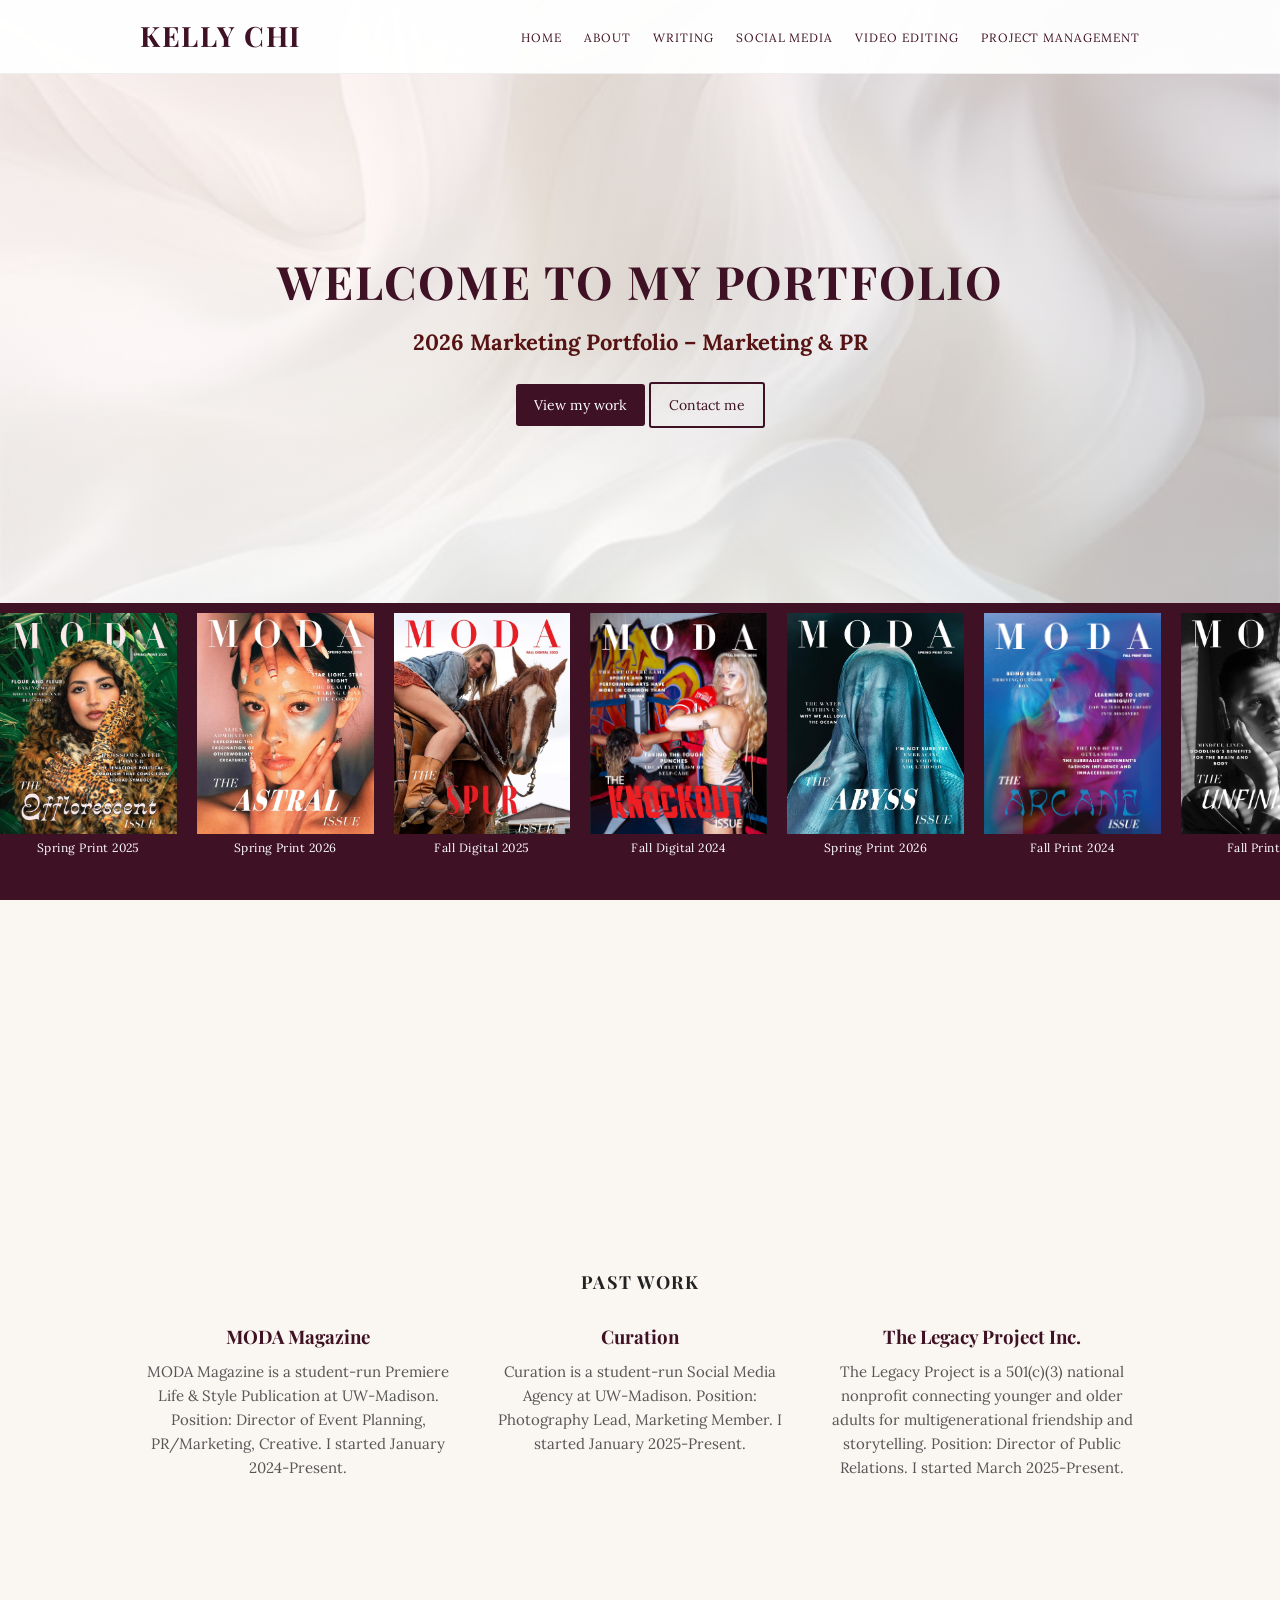
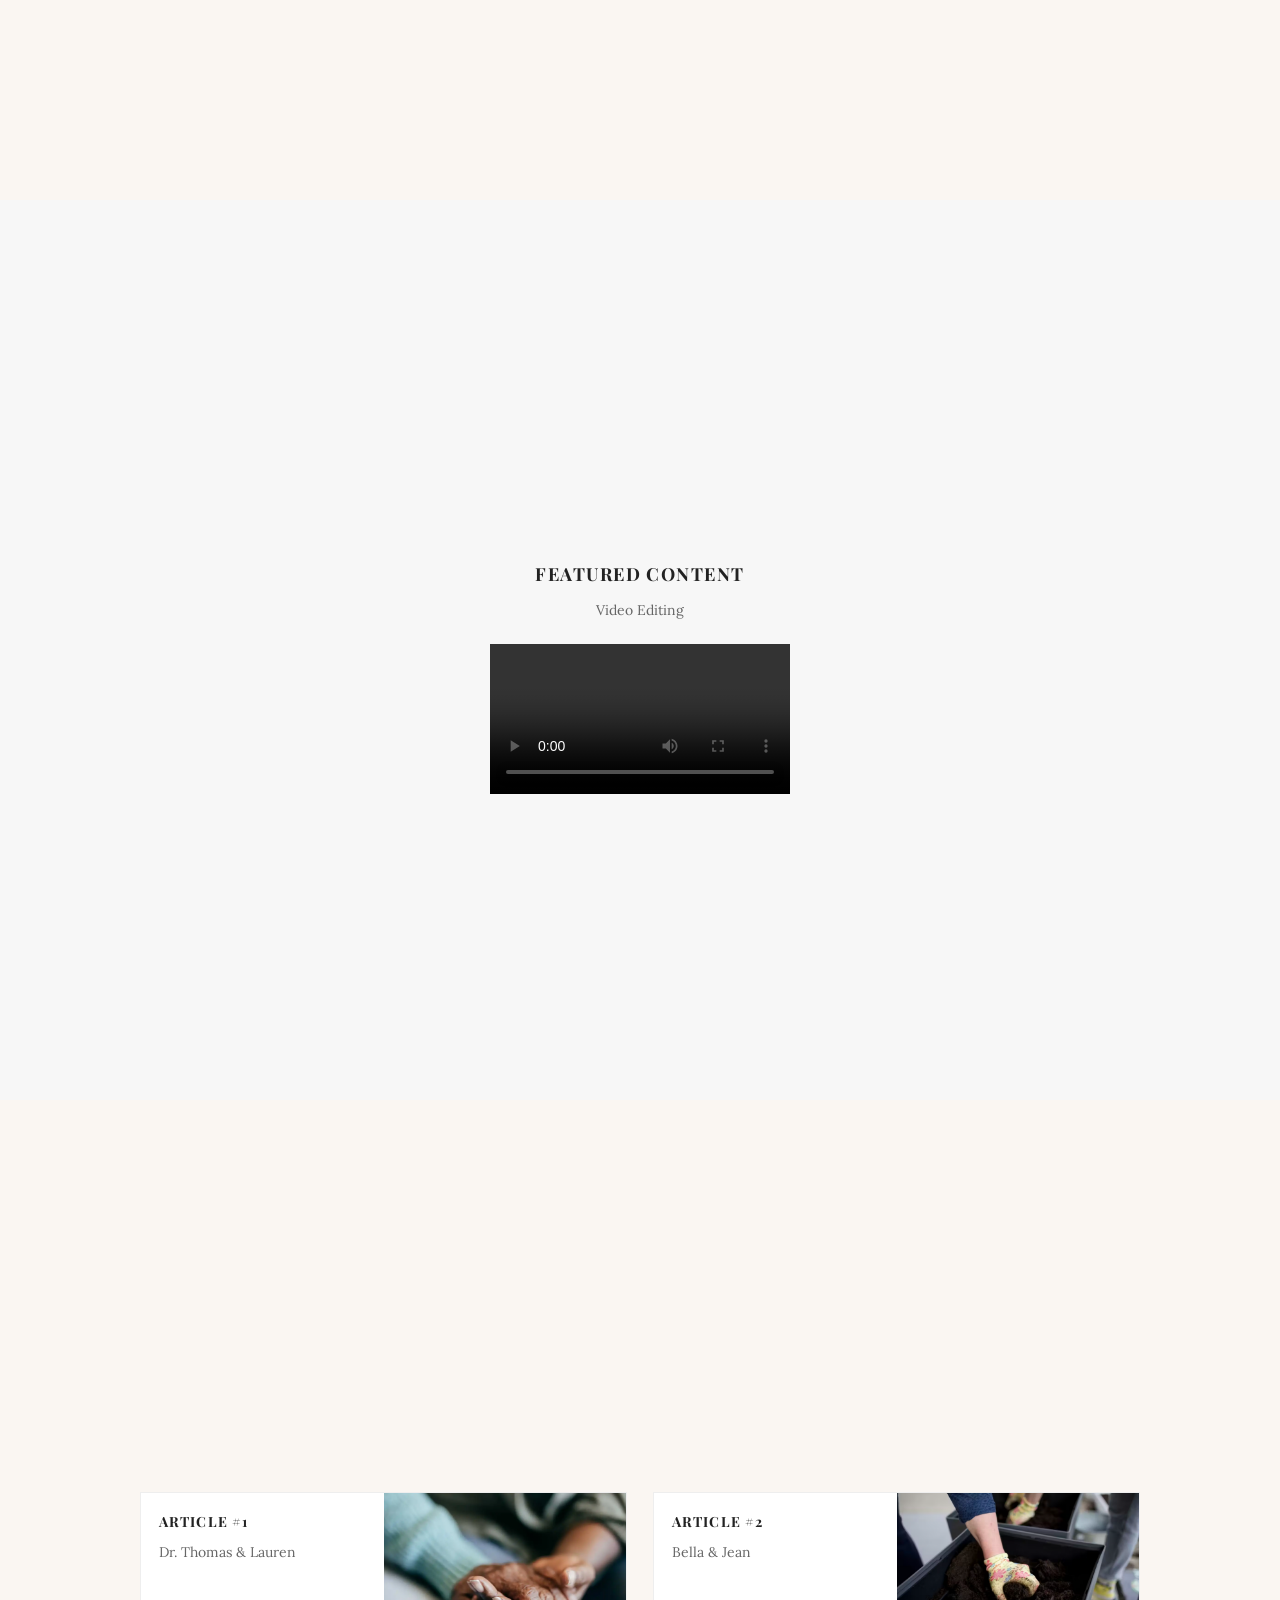
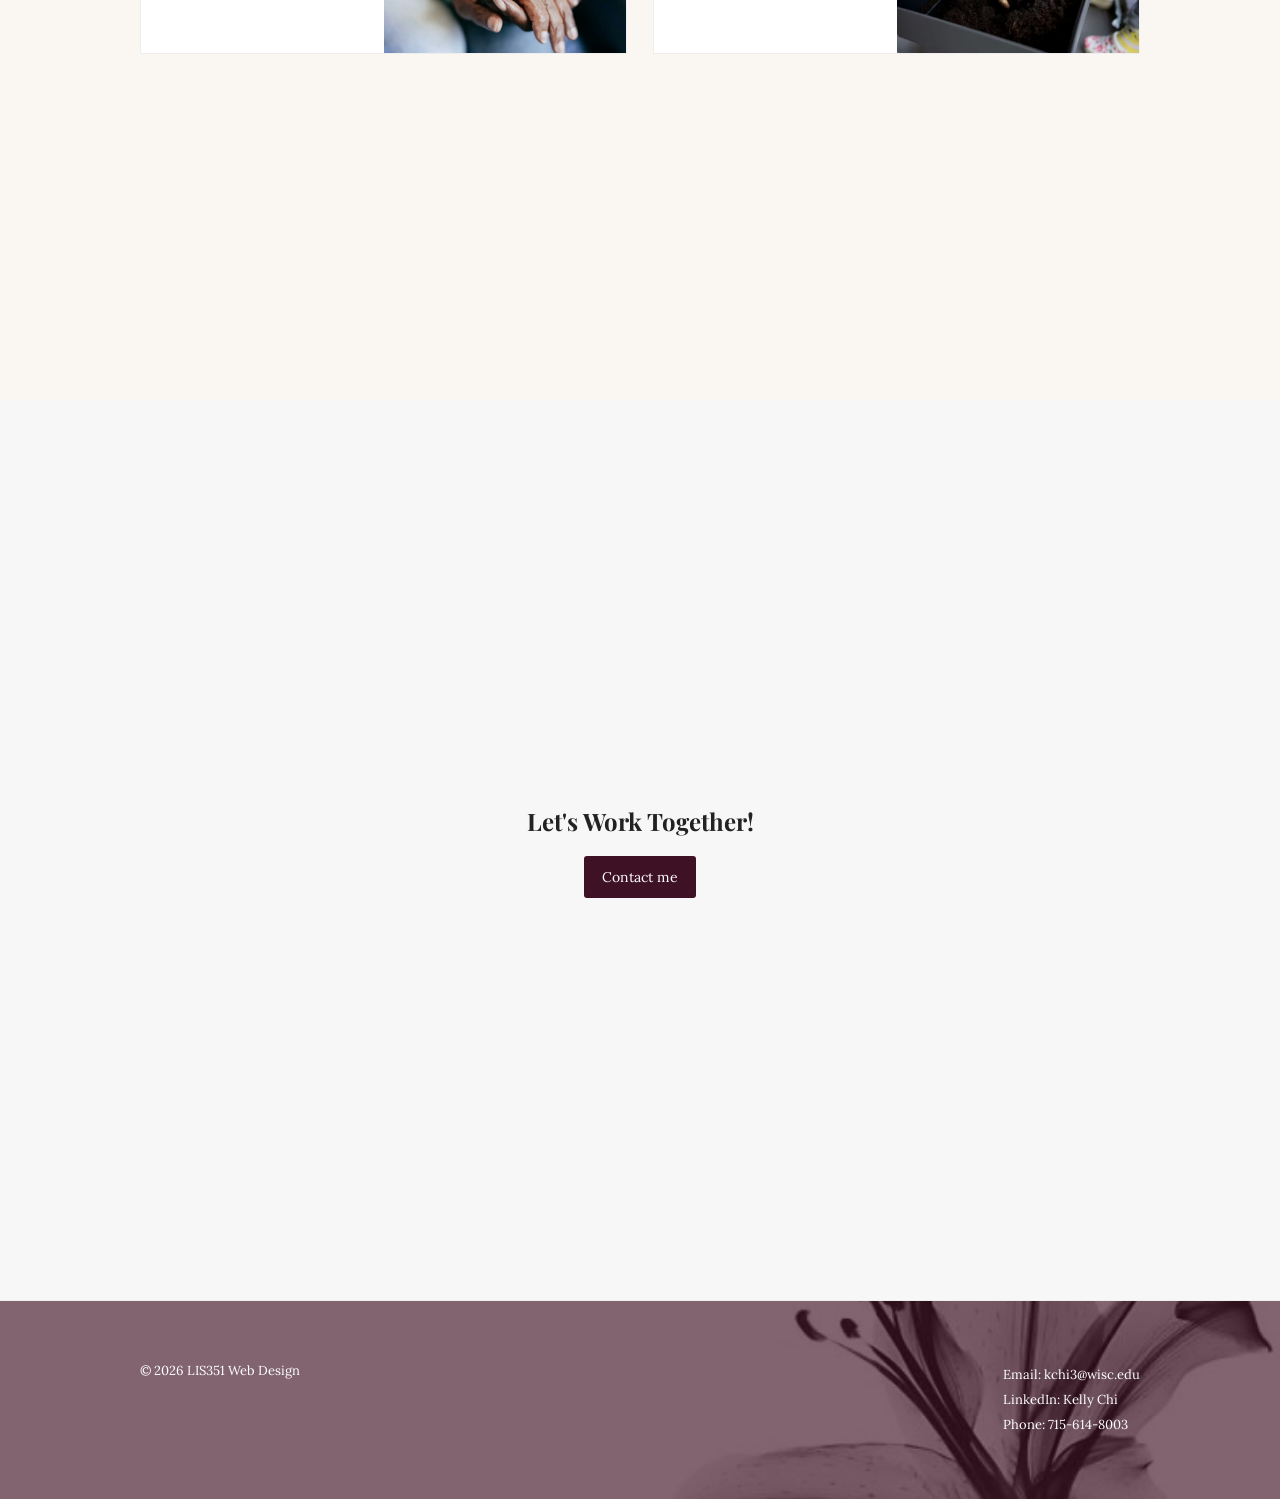
==== index.html @ 08c4ea56 "Add files via upload" ====
<!-- =========================================================
STEP 1: Add the required HTML5 skeleton
========================================================= -->
<!DOCTYPE html>
<html lang="en">
<head>
  <meta charset="UTF-8">
  <meta name="viewport" content="width=device-width, initial-scale=1.0">
  <title>Kelly Chi | 2026 Marketing Portfolio</title>
  <link rel="preconnect" href="https://fonts.googleapis.com">
  <link rel="preconnect" href="https://fonts.gstatic.com" crossorigin>
  <link href="https://fonts.googleapis.com/css2?family=Lora:wght@400;500;600&family=Playfair+Display:wght@500;600;700&display=swap" rel="stylesheet">
  <link rel="stylesheet" href="styles.css">
</head>

<body id="top">

  <!-- =========================================================
  STEP 2: Build the "top area" (site name + navigation)
  ========================================================= -->
  <header class="site-header">
    <div class="header-inner container">
      <h2 class="brand">Kelly Chi</h2>
      <nav class="site-nav">
        <a href="#top">Home</a>
        <a href="#about">About</a>
        <a href="#articles">Writing</a>
        <a href="#work">Social Media</a>
        <a href="#featured">Video Editing</a>
        <a href="#work">Project Management</a>
      </nav>
    </div>
  </header>

  <main>

    <!-- =========================================================
    STEP 3: Hero section + buttons as links
    ========================================================= -->
    <section class="hero" id="about">
      <div class="container hero-content">
        <h1>Welcome to my portfolio</h1>
        <p class="hero-subhead">2026 Marketing Portfolio &ndash; Marketing &amp; PR</p>
        <a class="btn btn-dark" href="#work">View my work</a>
        <a class="btn btn-outline" href="#contact">Contact me</a>
      </div>
    </section>

    <!-- MODA continuously moving photo belt (one-third of the screen) -->
    <section class="moda-strip" aria-label="MODA Magazine photos">
      <div class="moda-track">

        <!-- Set 1 -->
        <figure class="moda-item"><img src="images/MODA1.png" alt="MODA Magazine, Spring Print 2025"><figcaption>Spring Print 2025</figcaption></figure>
        <figure class="moda-item"><img src="images/MODA2.png" alt="MODA Magazine, Spring Print 2026"><figcaption>Spring Print 2026</figcaption></figure>
        <figure class="moda-item"><img src="images/MODA3.png" alt="MODA Magazine, Fall Digital 2025"><figcaption>Fall Digital 2025</figcaption></figure>
        <figure class="moda-item"><img src="images/MODA4.png" alt="MODA Magazine, Fall Digital 2024"><figcaption>Fall Digital 2024</figcaption></figure>
        <figure class="moda-item"><img src="images/MODA5.png" alt="MODA Magazine, Spring Print 2026"><figcaption>Spring Print 2026</figcaption></figure>
        <figure class="moda-item"><img src="images/MODA6.png" alt="MODA Magazine, Fall Print 2024"><figcaption>Fall Print 2024</figcaption></figure>
        <figure class="moda-item"><img src="images/MODA7.png" alt="MODA Magazine, Fall Print 2025"><figcaption>Fall Print 2025</figcaption></figure>

        <!-- Set 2 (exact duplicate so the loop never has a gap) -->
        <figure class="moda-item" aria-hidden="true"><img src="images/MODA1.png" alt=""><figcaption>Spring Print 2025</figcaption></figure>
        <figure class="moda-item" aria-hidden="true"><img src="images/MODA2.png" alt=""><figcaption>Spring Print 2026</figcaption></figure>
        <figure class="moda-item" aria-hidden="true"><img src="images/MODA3.png" alt=""><figcaption>Fall Digital 2025</figcaption></figure>
        <figure class="moda-item" aria-hidden="true"><img src="images/MODA4.png" alt=""><figcaption>Fall Digital 2024</figcaption></figure>
        <figure class="moda-item" aria-hidden="true"><img src="images/MODA5.png" alt=""><figcaption>Spring Print 2026</figcaption></figure>
        <figure class="moda-item" aria-hidden="true"><img src="images/MODA6.png" alt=""><figcaption>Fall Print 2024</figcaption></figure>
        <figure class="moda-item" aria-hidden="true"><img src="images/MODA7.png" alt=""><figcaption>Fall Print 2025</figcaption></figure>

      </div>
    </section>

    <!-- =========================================================
    STEP 4: Features section (3 blocks) + featured content
    ========================================================= -->
    <section class="features container" id="work">
      <h2 class="section-title">Past Work</h2>

      <div class="features-grid">
        <div class="feature">
          <h3>MODA Magazine</h3>
          <p>MODA Magazine is a student-run Premiere Life &amp; Style Publication at UW-Madison. Position: Director of Event Planning, PR/Marketing, Creative. I started January 2024-Present.</p>
        </div>

        <div class="feature">
          <h3>Curation</h3>
          <p>Curation is a student-run Social Media Agency at UW-Madison. Position: Photography Lead, Marketing Member. I started January 2025-Present.</p>
        </div>

        <div class="feature">
          <h3>The Legacy Project Inc.</h3>
          <p>The Legacy Project is a 501(c)(3) national nonprofit connecting younger and older adults for multigenerational friendship and storytelling. Position: Director of Public Relations. I started March 2025-Present.</p>
        </div>
      </div>
    </section>

    <!-- Featured content -->
    <section class="featured" id="featured">
      <div class="container">
        <h2 class="section-title">Featured Content</h2>
        <p class="section-lede">Video Editing</p>
        <video src="videos/olipopvideo.mp4" controls></video>
      </div>
    </section>

    <!-- =========================================================
    STEP 5: Two secondary content blocks + CTA section
    ========================================================= -->
    <section class="secondary container" id="articles">
      <div class="secondary-grid">
        <a class="card" href="https://www.spelman.edu/news/2026/07/60-years-apart-connected-by-spelman-a-sisterhood-that-bridges-generations.html?feature" target="_blank" rel="noopener">
          <div class="card-text">
            <h3>Article #1</h3>
            <p>Dr. Thomas &amp; Lauren</p>
          </div>
          <div class="card-image img-a"></div>
        </a>

        <a class="card" href="https://thefulcrum.us/bridging-common-ground/connecting-elderly-and-youth" target="_blank" rel="noopener">
          <div class="card-text">
            <h3>Article #2</h3>
            <p>Bella &amp; Jean</p>
          </div>
          <div class="card-image img-b"></div>
        </a>
      </div>
    </section>

    <section class="cta" id="contact">
      <div class="cta-inner container">
        <h2>Let's Work Together!</h2>
        <a class="btn btn-dark" href="mailto:kchi3@wisc.edu">Contact me</a>
      </div>
    </section>

  </main>

  <!-- =========================================================
  STEP 6: Footer
  ========================================================= -->
  <footer class="site-footer">
    <div class="footer-inner container">
      <p>&copy; 2026 LIS351 Web Design</p>
      <ul>
        <li><a href="mailto:kchi3@wisc.edu">Email: kchi3@wisc.edu</a></li>
        <li><a href="https://www.linkedin.com/in/kelly-chi-2a2051334/">LinkedIn: Kelly Chi</a></li>
        <li><a href="tel:7156148003">Phone: 715-614-8003</a></li>
      </ul>
    </div>
  </footer>

</body>
</html>
---- styles.css ----
/* styles.css - A4: Intro CSS (all TODOs completed) */

/* ===== Base styles ===== */
* { box-sizing: border-box; }

html { scroll-behavior: smooth; scroll-padding-top: 70px; }

body {
  margin: 0;
  font-family: 'Lora', Georgia, 'Times New Roman', serif;
  line-height: 1.6;
  color: #222;
  background-color: rgb(250, 246, 242);
}

h1, h2, h3, .brand {
  font-family: 'Playfair Display', Georgia, 'Times New Roman', serif;
}

a { color: inherit; text-decoration: none; }
a:hover { text-decoration: underline; }

img, video { max-width: 100%; height: auto; display: block; }

.container {
  width: min(1000px, 92%);
  margin: 0 auto;
}

/* ===== Full-screen sections ===== */
.features,
.featured,
.secondary,
.cta {
  min-height: 100vh;
  min-height: 100dvh;
  display: flex;
  flex-direction: column;
  justify-content: center;
}

/* ===== Header (stays at the top, floats over the hero) ===== */
.site-header {
  position: fixed;
  top: 0;
  left: 0;
  width: 100%;
  z-index: 10;
  border-bottom: 1px solid #eee;
  background: rgba(255, 255, 255, 0.95);
}

.header-inner {
  /* TODO A */
  display: flex;
  align-items: center;
  justify-content: space-between;
  padding: 14px 0;
}

.brand {
  margin: 0;
  font-size: 28px;
  font-weight: 700;
  text-transform: uppercase;
  letter-spacing: 0.06em;
  color: #3f1124;
}

.brand .dot {
  /* TODO B */
  color: #3f1124;
}

.site-nav a {
  margin-left: 18px;
  text-transform: uppercase;
  font-size: 12px;
  letter-spacing: 0.08em;
  color: #3f1124;
}

/* ===== Hero (top two-thirds of the first screen) ===== */
.hero {
  /* TODO C */
  background-image:
    linear-gradient(rgba(249, 237, 237, 0.65), rgba(255, 255, 255, 0.65)),
    url("images/hero.png");
  background-size: cover;
  background-position: center;
  min-height: 67vh;
  padding-top: 70px;          /* room for the fixed header */
  display: flex;
  align-items: center;
}

.hero-content {
  /* TODO D */
  text-align: center;
  padding: 40px 0;
  color: #3f1124;
}

.hero h1 {
  margin: 0;
  /* TODO E */
  font-size: 46px;
  text-transform: uppercase;
  letter-spacing: 0.04em;
  font-weight: 700;
}

.hero-subhead {
  margin: 6px 0 22px;
  /* TODO F */
  font-size: 22px;
  font-weight: 700;
  color: #561313;
}

/* ===== MODA moving photo belt (bottom third of the first screen) =====
   --h is the strip height. Every photo is the same size, worked out from it. */
.moda-strip {
  --h: 33vh;
  height: var(--h);
  padding: 10px 0;
  overflow: hidden;
  background: #3f1124;
}

.moda-track {
  display: flex;
  width: max-content;
  height: 100%;
  /* moves left to right, constantly. 29s = one full set of 7 photos. */
  animation: moda-scroll 29s linear infinite;
}

.moda-item {
  flex: none;
  margin: 0 20px 0 0;   /* even spacing between every photo */
  /* photo is 4:5 (portrait); height = strip minus padding and caption room */
  width: calc((var(--h) - 20px - 56px) * 0.8);
}

.moda-item img {
  width: 100%;
  aspect-ratio: 4 / 5;
  object-fit: cover;     /* all photos end up exactly the same size */
  max-width: none;
}

.moda-item figcaption {
  padding-top: 6px;
  text-align: center;
  color: #fff;
  font-size: 12px;
  line-height: 1.3;
  letter-spacing: 0.04em;
}

/* the track holds two identical sets; sliding it by half and looping is seamless */
@keyframes moda-scroll {
  from { transform: translateX(-50%); }
  to   { transform: translateX(0); }
}

@media (prefers-reduced-motion: reduce) {
  .moda-strip { overflow-x: auto; }
  .moda-track { animation: none; }
}

/* ===== Buttons ===== */
.btn {
  display: inline-block;
  padding: 10px 18px;
  border-radius: 3px;
  font-size: 14px;
}

.btn-dark {
  /* TODO G */
  background: #3f1124;
  color: #fff;
}
.btn-dark:hover { background: #561313; text-decoration: none; }

.btn-outline {
  /* TODO H */
  border: 2px solid #3f1124;
  color: #3f1124;
  background: transparent;
}
.btn-outline:hover { background: #f3e3e3; text-decoration: none; }

/* ===== Features (3 columns) ===== */
.features {
  padding: 90px 0 42px;
}

.features .section-title {
  margin-bottom: 26px;
}

.features-grid {
  /* TODO I */
  display: flex;
  gap: 26px;
}

.feature {
  /* TODO J */
  flex: 1;
  text-align: center;
}
.feature h3 { margin: 0 0 8px; color: #3f1124; }
.feature p { margin: 0; color: #555; font-size: 15px; }

.feature img {
  margin: 10px auto 0;
}

.icon {
  width: 56px;
  height: 56px;
  border: 2px solid #050626;
  border-radius: 999px;
  display: grid;
  place-items: center;
  margin: 0 auto 12px;
  color: #666;
  font-size: 22px;
}

/* ===== Featured content ===== */
.featured {
  padding: 90px 0 36px;
  background: #f7f7f7;
}

.featured video { max-width: 720px; margin: 0 auto; }

.section-title {
  text-align: center;
  margin: 0;
  font-size: 18px;
  letter-spacing: 0.08em;
  text-transform: uppercase;
}

.section-lede {
  text-align: center;
  max-width: 680px;
  margin: 10px auto 22px;
  color: #666;
  font-size: 14px;
}

.media {
  background: #eaeaea;
  border: 1px solid #ddd;
  min-height: 260px;
  display: grid;
  place-items: center;
}

/* ===== Secondary content (2 cards) ===== */
.secondary {
  padding: 90px 0 44px;
}

.secondary-grid {
  /* TODO K */
  display: flex;
  gap: 26px;
}

.card {
  /* TODO L */
  flex: 1;
  border: 1px solid #eee;
  background: #fff;
  display: grid;
  grid-template-columns: 1fr 1fr;
  color: inherit;
}

/* cards are links now: lift slightly on hover instead of underlining */
.card:hover {
  text-decoration: none;
  box-shadow: 0 6px 18px rgba(63, 17, 36, 0.18);
  transform: translateY(-2px);
  transition: box-shadow 0.2s, transform 0.2s;
}

.card-text {
  padding: 18px;
}

.card-text h3 {
  margin: 0 0 8px;
  font-size: 14px;
  text-transform: uppercase;
  letter-spacing: 0.08em;
}

.card-text p {
  margin: 0 0 14px;
  color: #666;
  font-size: 14px;
}

.card-image {
  min-height: 160px;
  /* TODO M */
  background-size: cover;
  background-position: center;
}

.img-a {
  background-image: url("images/TL1.png");   /* Dr. Thomas & Lauren */
}
.img-b {
  background-image: url("images/BJ.png");    /* Bella & Jean */
}

/* ===== CTA ===== */
.cta {
  background: #f7f7f7;
  padding: 42px 0;
  justify-content: center;
}

.cta-inner {
  /* TODO N */
  text-align: center;
}

.cta-inner h2 {
  margin: 0 0 16px;
}

/* ===== Footer ===== */
.site-footer {
  background-image:
    linear-gradient(rgba(63, 17, 36, 0.65), rgba(63, 17, 36, 0.65)),
    url("images/lily.png");
  background-size: cover;
  background-position: center;
  border-top: 1px solid #eee;
  padding: 60px 0;
  color: #fff;
}

.site-footer ul { list-style: none; margin: 0; padding: 0; font-size: 13px; color: #fff; }
.site-footer li { margin: 4px 0; }
.site-footer p { margin: 0; font-size: 13px; color: #fff; }

.footer-inner {
  /* TODO O */
  display: flex;
  gap: 24px;
  justify-content: space-between;
}

.footer-left {
  max-width: 360px;
  color: #666;
  font-size: 12px;
}

.footer-left a { color: #3a88a8; }

.footer-cols {
  display: flex;
  gap: 28px;
}

.footer-col h4 {
  margin: 0 0 8px;
  font-size: 12px;
  text-transform: uppercase;
  letter-spacing: 0.08em;
}

.footer-col a {
  display: block;
  font-size: 12px;
  color: #666;
  margin: 6px 0;
}

/* ===== Mobile: stack columns ===== */
@media (max-width: 700px) {
  .site-header { position: static; }
  html { scroll-padding-top: 0; }
  .features, .featured, .secondary, .cta { min-height: auto; }
  .hero { min-height: 50vh; padding-top: 0; }
  .moda-strip { --h: 40vh; }
  .header-inner, .features-grid, .secondary-grid, .footer-inner {
    flex-direction: column;
  }
  .site-nav a { margin: 0 12px 0 0; display: inline-block; }
  .hero h1 { font-size: 32px; }
  .card { grid-template-columns: 1fr; }
}
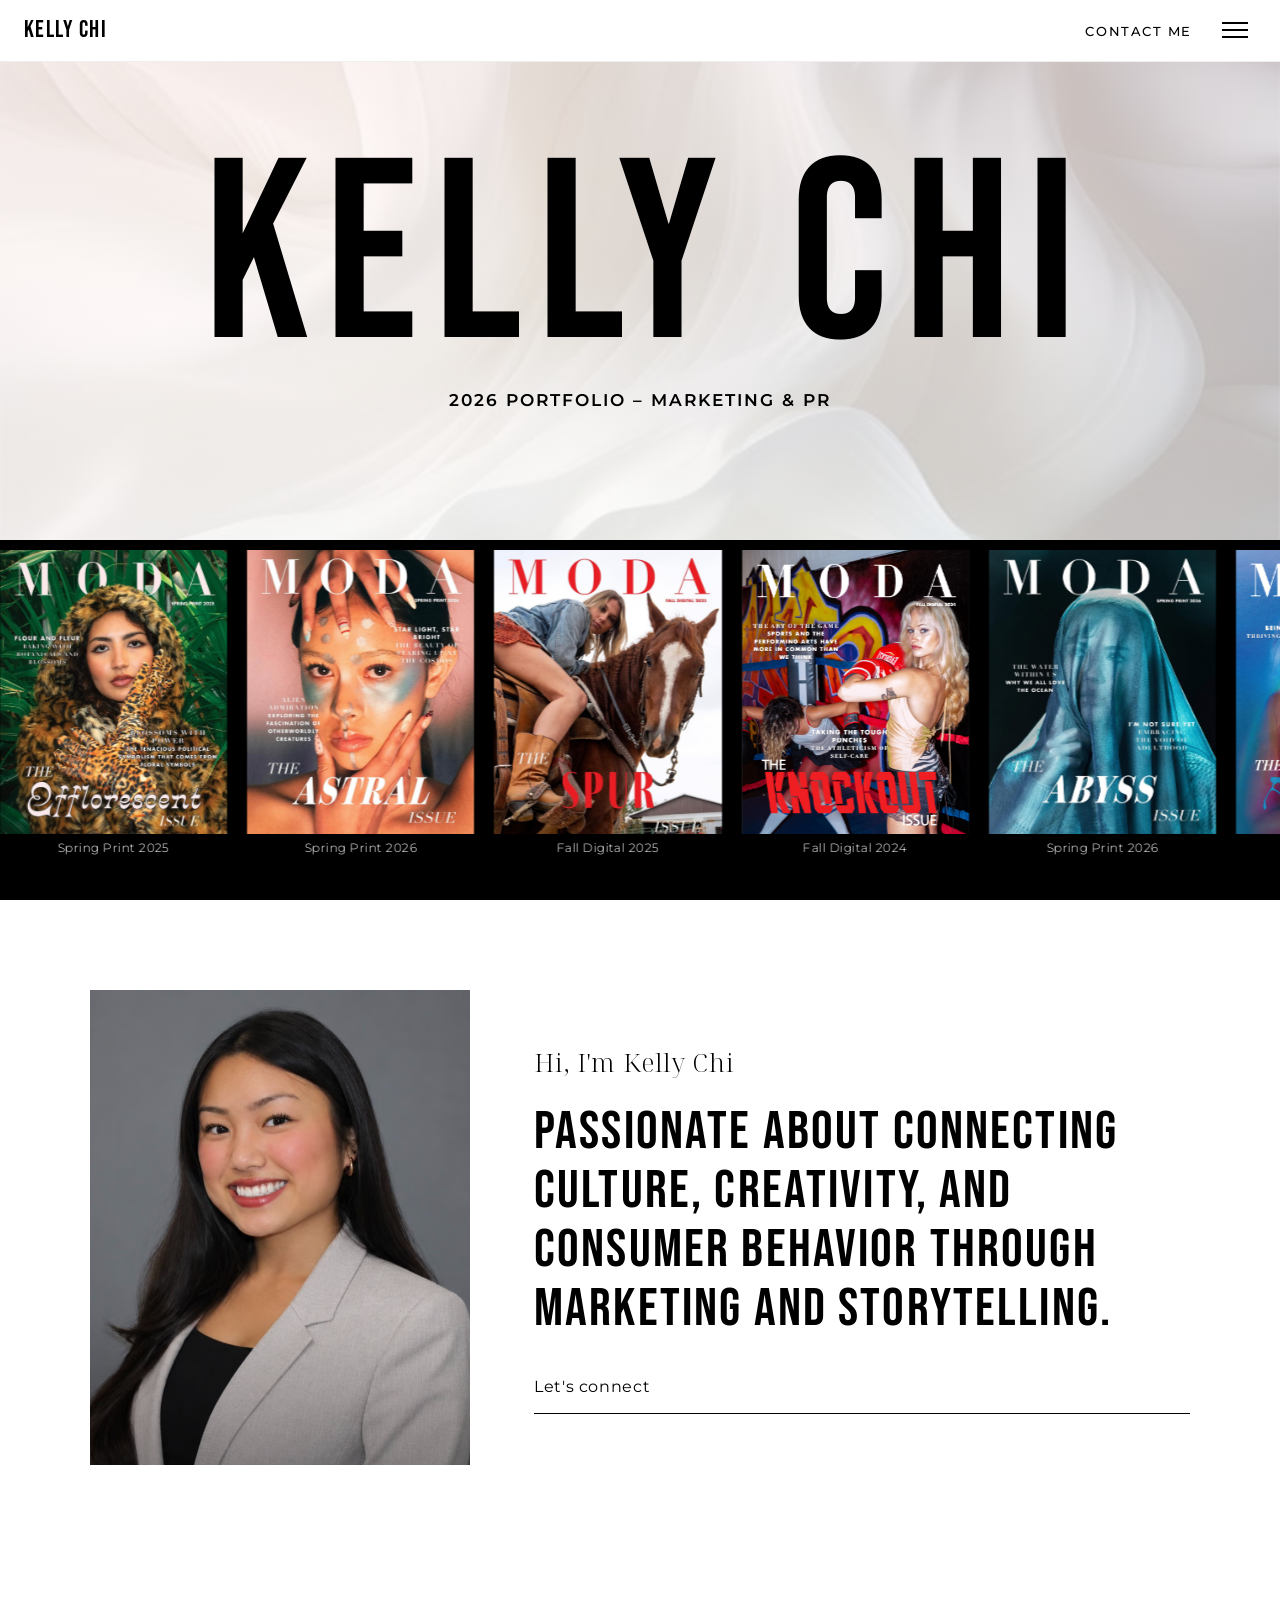
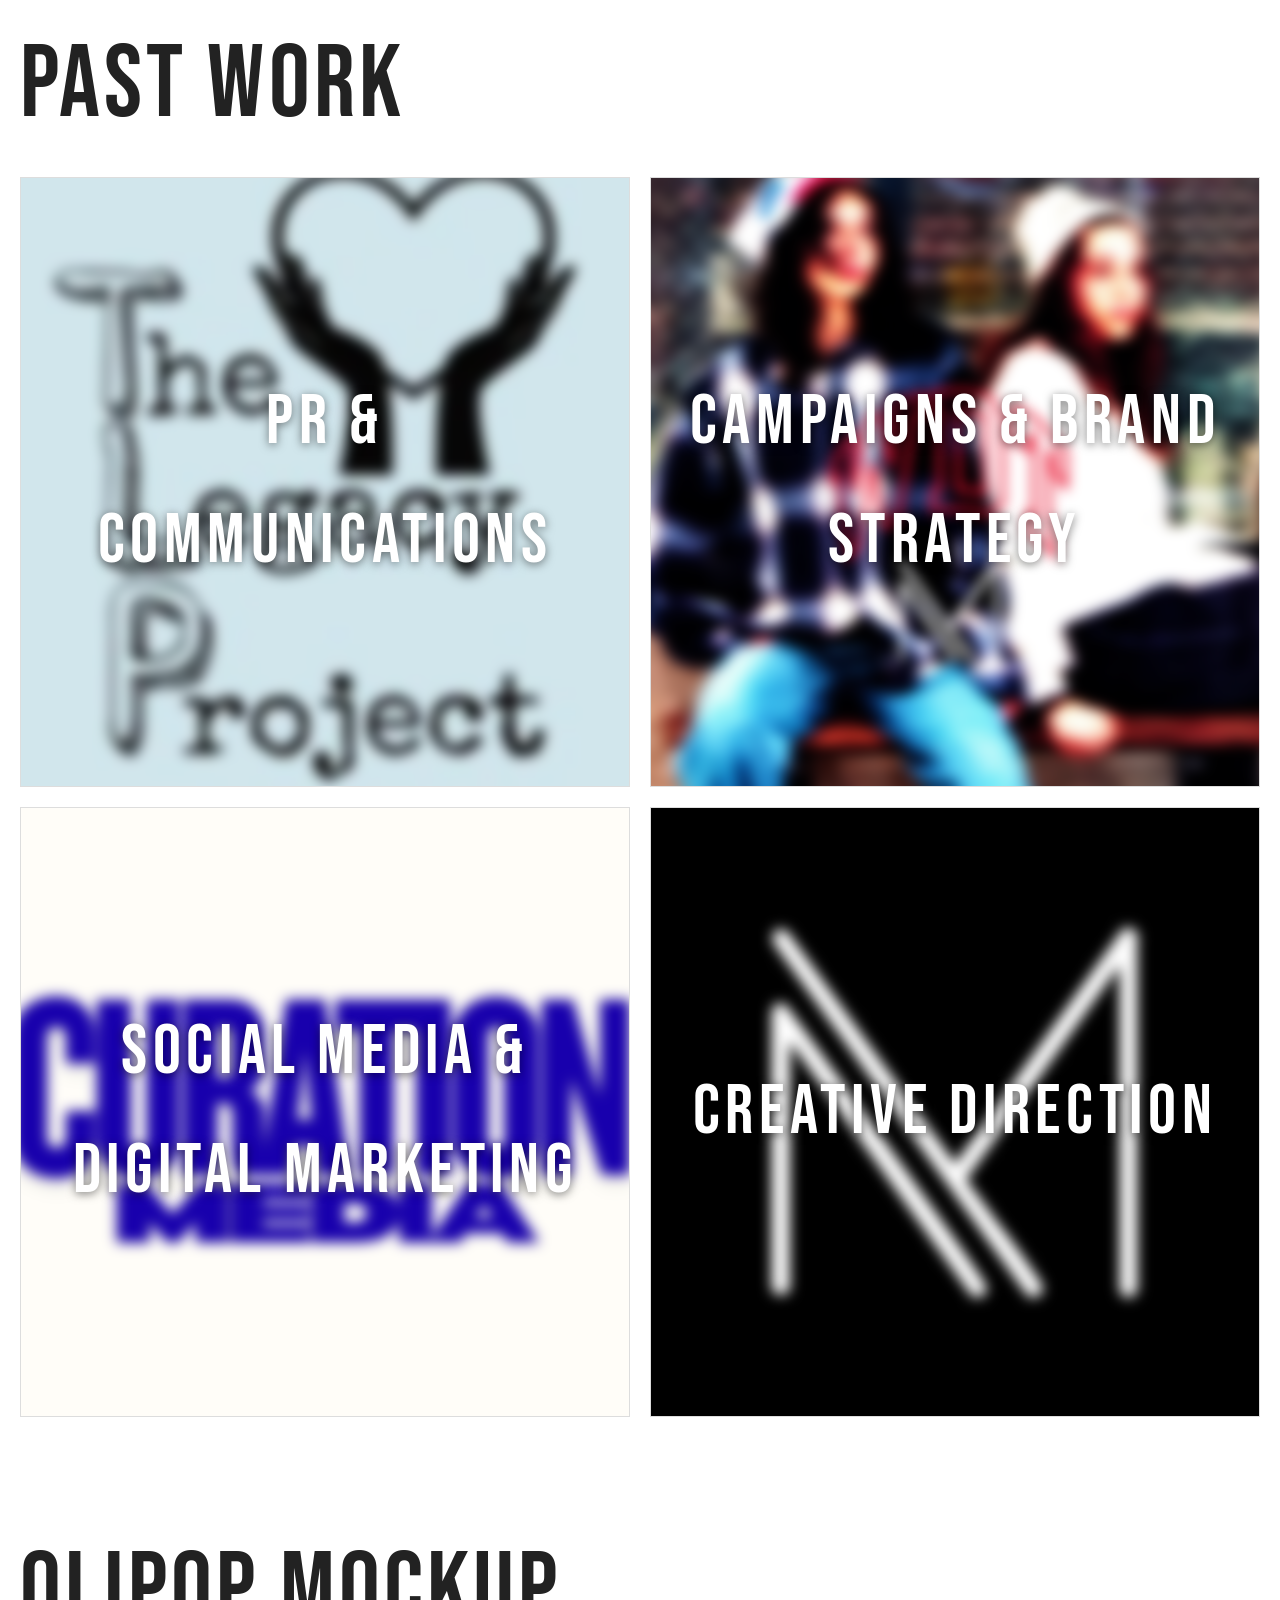
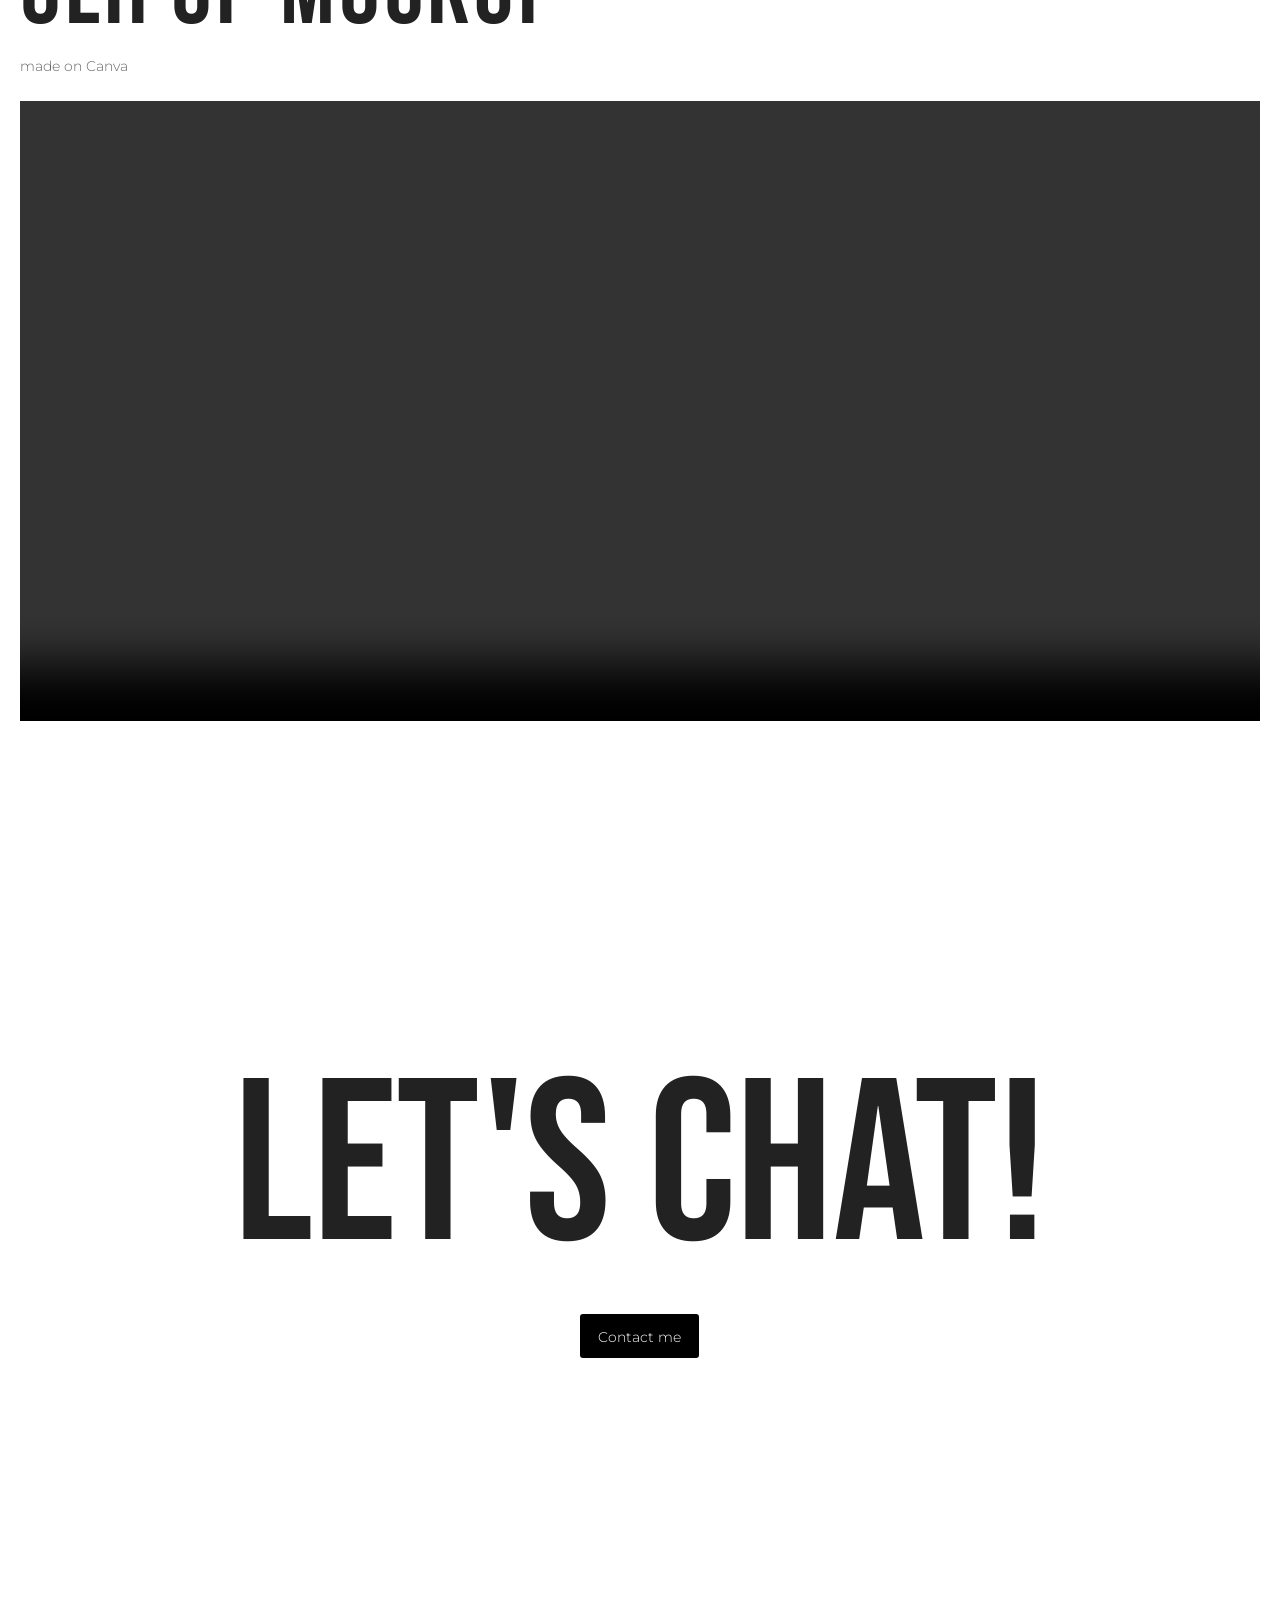
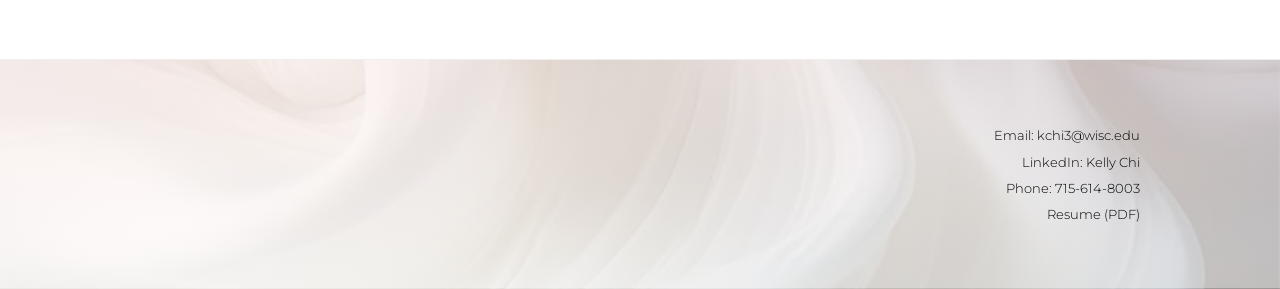
==== commit 01d615df: "rename index" ====
--- a/index.html
+++ b/index.html
@@ -1,65 +1,58 @@
-<!-- =========================================================
-STEP 1: Add the required HTML5 skeleton
-========================================================= -->
 <!DOCTYPE html>
 <html lang="en">
 <head>
   <meta charset="UTF-8">
   <meta name="viewport" content="width=device-width, initial-scale=1.0">
-  <title>Kelly Chi | 2026 Marketing Portfolio</title>
+  <title>Kelly Chi | 2026 Portfolio</title>
   <link rel="preconnect" href="https://fonts.googleapis.com">
   <link rel="preconnect" href="https://fonts.gstatic.com" crossorigin>
-  <link href="https://fonts.googleapis.com/css2?family=Lora:wght@400;500;600&family=Playfair+Display:wght@500;600;700&display=swap" rel="stylesheet">
+  <link href="https://fonts.googleapis.com/css2?family=Bebas+Neue&family=Montserrat:wght@300;400;500;600&family=Noto+Serif+Display:wght@300;400;500&display=swap" rel="stylesheet">
   <link rel="stylesheet" href="styles.css">
 </head>
 
 <body id="top">
 
-  <!-- =========================================================
-  STEP 2: Build the "top area" (site name + navigation)
-  ========================================================= -->
   <header class="site-header">
     <div class="header-inner container">
-      <h2 class="brand">Kelly Chi</h2>
-      <nav class="site-nav">
-        <a href="#top">Home</a>
-        <a href="#about">About</a>
-        <a href="#articles">Writing</a>
-        <a href="#work">Social Media</a>
-        <a href="#featured">Video Editing</a>
-        <a href="#work">Project Management</a>
+      <h2 class="brand"><a href="kellychi.html">Kelly Chi</a></h2>
+      <div class="header-right">
+        <a class="header-contact" href="mailto:kchi3@wisc.edu"><span class="roll"><span data-text="Contact me">Contact me</span></span></a>
+        <button class="menu-btn" aria-label="Open menu" aria-expanded="false" aria-controls="site-menu">
+          <span></span><span></span><span></span>
+        </button>
+      </div>
+      <nav class="menu" id="site-menu">
+        <a href="prcommunications.html">PR &amp; Communications</a>
+        <a href="campaignsbrandstrategy.html">Campaigns &amp; Brand Strategy</a>
+        <a href="socialmediadigitalmarketing.html">Social Media &amp; Digital Marketing</a>
+        <a href="creativedirection.html">Creative Direction</a>
       </nav>
     </div>
   </header>
 
   <main>
 
-    <!-- =========================================================
-    STEP 3: Hero section + buttons as links
-    ========================================================= -->
+    <!-- Hero -->
     <section class="hero" id="about">
       <div class="container hero-content">
-        <h1>Welcome to my portfolio</h1>
-        <p class="hero-subhead">2026 Marketing Portfolio &ndash; Marketing &amp; PR</p>
-        <a class="btn btn-dark" href="#work">View my work</a>
-        <a class="btn btn-outline" href="#contact">Contact me</a>
+        <h1>Kelly Chi</h1>
+        <p class="hero-subhead">2026 Portfolio &ndash; Marketing &amp; PR</p>
       </div>
     </section>
 
-    <!-- MODA continuously moving photo belt (one-third of the screen) -->
+    <!-- MODA moving photo belt: Set 2 duplicates Set 1 so the loop never has a gap -->
     <section class="moda-strip" aria-label="MODA Magazine photos">
       <div class="moda-track">
+        <figure class="moda-item"><img src="images/MODA1.png" alt="MODA Spring Print 2025"><figcaption>Spring Print 2025</figcaption></figure>
+        <figure class="moda-item"><img src="images/MODA2.png" alt="MODA Spring Print 2026"><figcaption>Spring Print 2026</figcaption></figure>
+        <figure class="moda-item"><img src="images/MODA3.png" alt="MODA Fall Digital 2025"><figcaption>Fall Digital 2025</figcaption></figure>
+        <figure class="moda-item"><img src="images/MODA4.png" alt="MODA Fall Digital 2024"><figcaption>Fall Digital 2024</figcaption></figure>
+        <figure class="moda-item"><img src="images/MODA5.png" alt="MODA Spring Print 2026"><figcaption>Spring Print 2026</figcaption></figure>
+        <figure class="moda-item"><img src="images/MODA6.png" alt="MODA Fall Print 2024"><figcaption>Fall Print 2024</figcaption></figure>
+        <figure class="moda-item"><img src="images/MODA7.png" alt="MODA Fall Print 2025"><figcaption>Fall Print 2025</figcaption></figure>
+        <figure class="moda-item"><img src="images/MODA8.png" alt="MODA Spring Print 2024"><figcaption>Spring Print 2024</figcaption></figure>
+        <figure class="moda-item"><img src="images/MODA9.png" alt="MODA Spring Digital 2025"><figcaption>Spring Digital 2025</figcaption></figure>
 
-        <!-- Set 1 -->
-        <figure class="moda-item"><img src="images/MODA1.png" alt="MODA Magazine, Spring Print 2025"><figcaption>Spring Print 2025</figcaption></figure>
-        <figure class="moda-item"><img src="images/MODA2.png" alt="MODA Magazine, Spring Print 2026"><figcaption>Spring Print 2026</figcaption></figure>
-        <figure class="moda-item"><img src="images/MODA3.png" alt="MODA Magazine, Fall Digital 2025"><figcaption>Fall Digital 2025</figcaption></figure>
-        <figure class="moda-item"><img src="images/MODA4.png" alt="MODA Magazine, Fall Digital 2024"><figcaption>Fall Digital 2024</figcaption></figure>
-        <figure class="moda-item"><img src="images/MODA5.png" alt="MODA Magazine, Spring Print 2026"><figcaption>Spring Print 2026</figcaption></figure>
-        <figure class="moda-item"><img src="images/MODA6.png" alt="MODA Magazine, Fall Print 2024"><figcaption>Fall Print 2024</figcaption></figure>
-        <figure class="moda-item"><img src="images/MODA7.png" alt="MODA Magazine, Fall Print 2025"><figcaption>Fall Print 2025</figcaption></figure>
-
-        <!-- Set 2 (exact duplicate so the loop never has a gap) -->
         <figure class="moda-item" aria-hidden="true"><img src="images/MODA1.png" alt=""><figcaption>Spring Print 2025</figcaption></figure>
         <figure class="moda-item" aria-hidden="true"><img src="images/MODA2.png" alt=""><figcaption>Spring Print 2026</figcaption></figure>
         <figure class="moda-item" aria-hidden="true"><img src="images/MODA3.png" alt=""><figcaption>Fall Digital 2025</figcaption></figure>
@@ -67,88 +60,76 @@
         <figure class="moda-item" aria-hidden="true"><img src="images/MODA5.png" alt=""><figcaption>Spring Print 2026</figcaption></figure>
         <figure class="moda-item" aria-hidden="true"><img src="images/MODA6.png" alt=""><figcaption>Fall Print 2024</figcaption></figure>
         <figure class="moda-item" aria-hidden="true"><img src="images/MODA7.png" alt=""><figcaption>Fall Print 2025</figcaption></figure>
-
+        <figure class="moda-item" aria-hidden="true"><img src="images/MODA8.png" alt=""><figcaption>Spring Print 2024</figcaption></figure>
+        <figure class="moda-item" aria-hidden="true"><img src="images/MODA9.png" alt=""><figcaption>Spring Digital 2025</figcaption></figure>
       </div>
     </section>
 
-    <!-- =========================================================
-    STEP 4: Features section (3 blocks) + featured content
-    ========================================================= -->
+    <!-- Intro: portrait photo on the left, text on the right -->
+    <section class="intro">
+      <img class="headshot" src="images/professionalheadshot.png" alt="Kelly Chi headshot">
+      <div class="intro-text">
+        <p class="intro-hi">Hi, I'm Kelly Chi</p>
+        <p class="about-text">Passionate about connecting culture, creativity, and consumer behavior through marketing and storytelling.</p>
+        <a class="connect-link" href="www.linkedin.com/in/kelly-chi-2a2051334" target="_blank" rel="noopener"><span class="roll"><span data-text="Let's connect">Let's connect</span></span></a>
+      </div>
+    </section>
+
+    <!-- Past Work -->
     <section class="features container" id="work">
-      <h2 class="section-title">Past Work</h2>
-
-      <div class="features-grid">
-        <div class="feature">
-          <h3>MODA Magazine</h3>
-          <p>MODA Magazine is a student-run Premiere Life &amp; Style Publication at UW-Madison. Position: Director of Event Planning, PR/Marketing, Creative. I started January 2024-Present.</p>
-        </div>
-
-        <div class="feature">
-          <h3>Curation</h3>
-          <p>Curation is a student-run Social Media Agency at UW-Madison. Position: Photography Lead, Marketing Member. I started January 2025-Present.</p>
-        </div>
-
-        <div class="feature">
-          <h3>The Legacy Project Inc.</h3>
-          <p>The Legacy Project is a 501(c)(3) national nonprofit connecting younger and older adults for multigenerational friendship and storytelling. Position: Director of Public Relations. I started March 2025-Present.</p>
-        </div>
+      <h2 class="big-title">Past Work</h2>
+      <div class="work-grid">
+        <a class="work-tile" href="prcommunications.html">
+          <img src="images/tlpmain.png" alt="PR and Communications work">
+          <span class="work-label">PR &amp; Communications</span>
+        </a>
+        <a class="work-tile" href="campaignsbrandstrategy.html">
+          <img src="images/wdt3.png" alt="Campaigns and Brand Strategy work">
+          <span class="work-label">Campaigns &amp; Brand Strategy</span>
+        </a>
+        <a class="work-tile" href="socialmediadigitalmarketing.html">
+          <img src="images/curation.png" alt="Social Media and Digital Marketing work">
+          <span class="work-label">Social Media &amp; Digital Marketing</span>
+        </a>
+        <a class="work-tile" href="creativedirection.html">
+          <img src="images/moda.png" alt="Creative Direction work">
+          <span class="work-label">Creative Direction</span>
+        </a>
       </div>
     </section>
 
     <!-- Featured content -->
     <section class="featured" id="featured">
       <div class="container">
-        <h2 class="section-title">Featured Content</h2>
-        <p class="section-lede">Video Editing</p>
-        <video src="videos/olipopvideo.mp4" controls></video>
+        <h2 class="big-title">Olipop Mockup</h2>
+        <p class="section-lede">made on Canva</p>
+        <video src="videos/OLIPOP.mp4" autoplay muted loop playsinline controls></video>
       </div>
     </section>
 
-    <!-- =========================================================
-    STEP 5: Two secondary content blocks + CTA section
-    ========================================================= -->
-    <section class="secondary container" id="articles">
-      <div class="secondary-grid">
-        <a class="card" href="https://www.spelman.edu/news/2026/07/60-years-apart-connected-by-spelman-a-sisterhood-that-bridges-generations.html?feature" target="_blank" rel="noopener">
-          <div class="card-text">
-            <h3>Article #1</h3>
-            <p>Dr. Thomas &amp; Lauren</p>
-          </div>
-          <div class="card-image img-a"></div>
-        </a>
-
-        <a class="card" href="https://thefulcrum.us/bridging-common-ground/connecting-elderly-and-youth" target="_blank" rel="noopener">
-          <div class="card-text">
-            <h3>Article #2</h3>
-            <p>Bella &amp; Jean</p>
-          </div>
-          <div class="card-image img-b"></div>
-        </a>
-      </div>
-    </section>
-
+    <!-- Let's Chat -->
     <section class="cta" id="contact">
       <div class="cta-inner container">
-        <h2>Let's Work Together!</h2>
-        <a class="btn btn-dark" href="mailto:kchi3@wisc.edu">Contact me</a>
+        <h2>Let's Chat!</h2>
+        <a class="btn btn-dark" href="mailto:kchi3@wisc.edu"><span class="roll"><span data-text="Contact me">Contact me</span></span></a>
       </div>
     </section>
 
   </main>
 
-  <!-- =========================================================
-  STEP 6: Footer
-  ========================================================= -->
   <footer class="site-footer">
     <div class="footer-inner container">
-      <p>&copy; 2026 LIS351 Web Design</p>
       <ul>
         <li><a href="mailto:kchi3@wisc.edu">Email: kchi3@wisc.edu</a></li>
         <li><a href="https://www.linkedin.com/in/kelly-chi-2a2051334/">LinkedIn: Kelly Chi</a></li>
         <li><a href="tel:7156148003">Phone: 715-614-8003</a></li>
+        <li><a href="Kelly%20Chi%20Resume%20Fall%202026%20(8).pdf" target="_blank" rel="noopener">Resume (PDF)</a></li>
       </ul>
     </div>
   </footer>
 
+  <script src="cursor.js"></script>
+  <script src="menu.js"></script>
+
 </body>
 </html>
--- a/styles.css
+++ b/styles.css
@@ -1,4 +1,6 @@
-/* styles.css - A4: Intro CSS (all TODOs completed) */
+/* styles.css */
+
+/* Fonts (Bebas Neue, Noto Serif Display, Montserrat) are loaded by the <link> in each HTML file */
 
 /* ===== Base styles ===== */
 * { box-sizing: border-box; }
@@ -7,14 +9,24 @@
 
 body {
   margin: 0;
-  font-family: 'Lora', Georgia, 'Times New Roman', serif;
-  line-height: 1.6;
+  font-family: 'Montserrat', 'Helvetica Neue', Arial, sans-serif;
+  font-weight: 300;
+  line-height: 1.7;
   color: #222;
-  background-color: rgb(250, 246, 242);
-}
-
-h1, h2, h3, .brand {
-  font-family: 'Playfair Display', Georgia, 'Times New Roman', serif;
+  background-color: #ffffff;
+  overflow-x: hidden;           /* needed for the full-width MODA photos */
+}
+
+/* Headings: Bebas Neue */
+h1, h2, .brand {
+  font-family: 'Bebas Neue', Impact, 'Arial Narrow', sans-serif;
+  font-weight: 400;
+}
+
+/* Subheadings: Noto Serif Display */
+h3, h4, .section-title {
+  font-family: 'Noto Serif Display', Georgia, 'Times New Roman', serif;
+  font-weight: 400;
 }
 
 a { color: inherit; text-decoration: none; }
@@ -27,11 +39,21 @@
   margin: 0 auto;
 }
 
+/* Large Bebas Neue section headings ("Past Work") */
+h2.big-title {
+  font-family: 'Bebas Neue', Impact, 'Arial Narrow', sans-serif;
+  font-size: clamp(56px, 8vw, 120px);
+  font-weight: 400;
+  line-height: 1;
+  letter-spacing: 0.04em;
+  text-align: left;
+  text-transform: uppercase;
+  margin: 0;
+}
+
 /* ===== Full-screen sections ===== */
 .features,
-.featured,
-.secondary,
-.cta {
+.featured {
   min-height: 100vh;
   min-height: 100dvh;
   display: flex;
@@ -45,108 +67,181 @@
   top: 0;
   left: 0;
   width: 100%;
-  z-index: 10;
+  z-index: 1000;
   border-bottom: 1px solid #eee;
-  background: rgba(255, 255, 255, 0.95);
+  background: #ffffff;
+}
+
+.site-header .container {
+  width: 100%;
+  max-width: none;
+  padding-left: 24px;
+  padding-right: 24px;
 }
 
 .header-inner {
-  /* TODO A */
+  position: relative;
   display: flex;
   align-items: center;
   justify-content: space-between;
-  padding: 14px 0;
+  padding: 10px 0;
 }
 
 .brand {
   margin: 0;
-  font-size: 28px;
-  font-weight: 700;
+  font-size: 24px;
+  font-weight: 400;
   text-transform: uppercase;
   letter-spacing: 0.06em;
+  color: #000000;
+}
+.brand a { color: inherit; }
+.brand a:hover { text-decoration: none; }
+
+/* "Contact me" (left of the menu button) + menu button */
+.header-right {
+  display: flex;
+  align-items: center;
+  gap: 22px;
+}
+
+.header-contact {
+  font-family: 'Montserrat', 'Helvetica Neue', Arial, sans-serif;
+  font-size: 13px;
+  font-weight: 500;
+  letter-spacing: 0.12em;
+  text-transform: uppercase;
+  color: #000000;
+}
+.header-contact:hover { text-decoration: none; }
+
+/* ===== Menu (top right) ===== */
+.menu-btn {
+  display: flex;
+  flex-direction: column;
+  gap: 5px;
+  padding: 10px 8px;
+  background: none;
+  border: 0;
+  cursor: pointer;
+}
+
+.menu-btn span {
+  display: block;
+  width: 26px;
+  height: 2px;
+  background: #000;
+  transition: transform 0.25s, opacity 0.25s;
+}
+
+/* turns into an X when open */
+.menu-btn[aria-expanded="true"] span:nth-child(1) { transform: translateY(7px) rotate(45deg); }
+.menu-btn[aria-expanded="true"] span:nth-child(2) { opacity: 0; }
+.menu-btn[aria-expanded="true"] span:nth-child(3) { transform: translateY(-7px) rotate(-45deg); }
+
+.menu {
+  position: absolute;
+  top: 100%;
+  right: 0;
+  min-width: 280px;
+  display: none;
+  flex-direction: column;
+  background: #ffffff;
+  border: 1px solid #eee;
+  box-shadow: 0 8px 24px rgba(63, 17, 36, 0.15);
+}
+
+.menu.is-open { display: flex; }
+
+.menu a {
+  padding: 16px 22px;
+  font-size: 13px;
+  font-weight: 500;
+  text-transform: uppercase;
+  letter-spacing: 0.12em;
   color: #3f1124;
-}
-
-.brand .dot {
-  /* TODO B */
-  color: #3f1124;
-}
-
-.site-nav a {
-  margin-left: 18px;
-  text-transform: uppercase;
-  font-size: 12px;
-  letter-spacing: 0.08em;
-  color: #3f1124;
-}
-
-/* ===== Hero (top two-thirds of the first screen) ===== */
+  border-bottom: 1px solid #f0f0f0;
+}
+
+.menu a:last-child { border-bottom: 0; }
+.menu a:hover { background: #f3e3e3; text-decoration: none; }
+
+/* ===== Hero (image background) =====
+   Hero 60vh + black photo strip 40vh = exactly one screen on load. */
 .hero {
-  /* TODO C */
   background-image:
     linear-gradient(rgba(249, 237, 237, 0.65), rgba(255, 255, 255, 0.65)),
     url("images/hero.png");
   background-size: cover;
   background-position: center;
-  min-height: 67vh;
-  padding-top: 70px;          /* room for the fixed header */
+  min-height: 60vh;
+  padding-top: 20px;
   display: flex;
   align-items: center;
 }
 
+.hero .container {
+  width: 96%;
+  max-width: none;
+}
+
 .hero-content {
-  /* TODO D */
   text-align: center;
-  padding: 40px 0;
-  color: #3f1124;
+  padding: 20px 0;
+  color: #000000;
 }
 
 .hero h1 {
+  font-size: min(20vw, 40vh);   /* the vh limit keeps it from pushing the hero taller */
+  font-weight: 400;
+  line-height: 0.9;
   margin: 0;
-  /* TODO E */
-  font-size: 46px;
+  white-space: nowrap;
+  letter-spacing: 0.06em;
+  padding-left: 0.06em;         /* keeps the name centered */
+}
+
+/* Subheading under the name: Montserrat */
+.hero-subhead {
+  font-family: 'Montserrat', 'Helvetica Neue', Arial, sans-serif;
+  margin: 10px 0 0;
+  font-size: clamp(12px, 1.3vw, 18px);
+  font-weight: 600;
+  letter-spacing: 0.12em;
   text-transform: uppercase;
-  letter-spacing: 0.04em;
-  font-weight: 700;
-}
-
-.hero-subhead {
-  margin: 6px 0 22px;
-  /* TODO F */
-  font-size: 22px;
-  font-weight: 700;
-  color: #561313;
-}
-
-/* ===== MODA moving photo belt (bottom third of the first screen) =====
+  color: #000000;
+}
+
+/* ===== MODA moving photo belt =====
    --h is the strip height. Every photo is the same size, worked out from it. */
 .moda-strip {
-  --h: 33vh;
+  --h: 40vh;
   height: var(--h);
   padding: 10px 0;
   overflow: hidden;
-  background: #3f1124;
+  background: #000;
+  position: relative;
+  isolation: isolate;
 }
 
 .moda-track {
   display: flex;
   width: max-content;
   height: 100%;
-  /* moves left to right, constantly. 29s = one full set of 7 photos. */
-  animation: moda-scroll 29s linear infinite;
+  animation: moda-scroll 20s linear infinite;  /* lower = faster, higher = slower */
+  will-change: transform;
 }
 
 .moda-item {
   flex: none;
-  margin: 0 20px 0 0;   /* even spacing between every photo */
-  /* photo is 4:5 (portrait); height = strip minus padding and caption room */
+  margin: 0 20px 0 0;   /* margin on EVERY item keeps the loop math exact */
   width: calc((var(--h) - 20px - 56px) * 0.8);
 }
 
 .moda-item img {
   width: 100%;
   aspect-ratio: 4 / 5;
-  object-fit: cover;     /* all photos end up exactly the same size */
+  object-fit: cover;
   max-width: none;
 }
 
@@ -159,10 +254,10 @@
   letter-spacing: 0.04em;
 }
 
-/* the track holds two identical sets; sliding it by half and looping is seamless */
+/* The track holds two identical sets; sliding it by half and looping is seamless. */
 @keyframes moda-scroll {
-  from { transform: translateX(-50%); }
-  to   { transform: translateX(0); }
+  from { transform: translate3d(-50%, 0, 0); }
+  to   { transform: translate3d(0, 0, 0); }
 }
 
 @media (prefers-reduced-motion: reduce) {
@@ -179,66 +274,23 @@
 }
 
 .btn-dark {
-  /* TODO G */
-  background: #3f1124;
+  background: #000000;
   color: #fff;
 }
-.btn-dark:hover { background: #561313; text-decoration: none; }
+.btn-dark:hover { background: #000000; text-decoration: none; }
 
 .btn-outline {
-  /* TODO H */
-  border: 2px solid #3f1124;
-  color: #3f1124;
+  border: 2px solid #000000;
+  color: #000000;
   background: transparent;
 }
 .btn-outline:hover { background: #f3e3e3; text-decoration: none; }
 
-/* ===== Features (3 columns) ===== */
+/* ===== Past Work section (home page) ===== */
 .features {
-  padding: 90px 0 42px;
-}
-
-.features .section-title {
-  margin-bottom: 26px;
-}
-
-.features-grid {
-  /* TODO I */
-  display: flex;
-  gap: 26px;
-}
-
-.feature {
-  /* TODO J */
-  flex: 1;
-  text-align: center;
-}
-.feature h3 { margin: 0 0 8px; color: #3f1124; }
-.feature p { margin: 0; color: #555; font-size: 15px; }
-
-.feature img {
-  margin: 10px auto 0;
-}
-
-.icon {
-  width: 56px;
-  height: 56px;
-  border: 2px solid #050626;
-  border-radius: 999px;
-  display: grid;
-  place-items: center;
-  margin: 0 auto 12px;
-  color: #666;
-  font-size: 22px;
-}
-
-/* ===== Featured content ===== */
-.featured {
-  padding: 90px 0 36px;
-  background: #f7f7f7;
-}
-
-.featured video { max-width: 720px; margin: 0 auto; }
+  width: 100%;
+  padding: 80px 20px 42px;   /* 20px on the left and right */
+}
 
 .section-title {
   text-align: center;
@@ -248,35 +300,109 @@
   text-transform: uppercase;
 }
 
+/* ===== Past Work: 2x2 image tiles =====
+   gap = space between squares; width = size of the whole grid. */
+.work-grid {
+  display: grid;
+  grid-template-columns: 1fr 1fr;
+  gap: 20px;                    /* space between squares */
+  width: 100%;                  /* the section above adds 20px on each side */
+  margin: 40px 0 0;
+}
+
+.work-tile {
+  position: relative;
+  display: block;
+  aspect-ratio: 1 / 1;          /* keeps every tile square */
+  overflow: hidden;             /* stops the blurred edges from spilling out */
+  background: #eaeaea;
+  border: 1px solid #ddd;
+}
+
+.work-tile img {
+  width: 100%;
+  height: 100%;
+  object-fit: cover;
+  filter: blur(6px);
+  transform: scale(1.08);       /* hides the soft edges the blur creates */
+  transition: filter 0.4s ease, transform 0.4s ease;
+}
+
+/* clear image on hover or keyboard focus */
+.work-tile:hover img,
+.work-tile:focus-visible img {
+  filter: blur(0);
+  transform: scale(1);
+}
+
+/* label sits on top, fades out when the image clears */
+.work-label {
+  position: absolute;
+  inset: 0;
+  display: grid;
+  place-items: center;
+  text-align: center;
+  padding: 12px;
+  font-family: 'Bebas Neue', Impact, sans-serif;
+  font-size: clamp(44px, 5.5vw, 88px);   /* text inside the 4 squares */
+  letter-spacing: 0.08em;
+  text-transform: uppercase;
+  color: #fff;
+  text-shadow: 0 2px 10px rgba(0, 0, 0, 0.5);
+  transition: opacity 0.3s ease;
+}
+
+.work-tile:hover .work-label,
+.work-tile:focus-visible .work-label {
+  opacity: 0;
+}
+
+/* phones and tablets have no hover, so show the image clearly */
+@media (hover: none) {
+  .work-tile img { filter: none; transform: none; }
+  .work-label { opacity: 1; }
+}
+
+/* Past Work squares repeated at the bottom of every project page */
+.more-work {
+  padding: 90px 20px 100px;
+  border-top: 1px solid #e5ddd5;
+  background: #ffffff;
+}
+
+/* ===== Featured content ===== */
+.featured {
+  padding: 80px 0 36px;
+  background: #ffffff;
+}
+
+.featured .container {
+  width: 100%;
+  max-width: none;
+  padding: 0 20px;
+}
+
+.featured video {
+  width: 100%;
+  margin: 0;
+}
+
 .section-lede {
-  text-align: center;
+  text-align: left;
   max-width: 680px;
-  margin: 10px auto 22px;
+  margin: 10px 0 22px;
   color: #666;
   font-size: 14px;
 }
 
-.media {
-  background: #eaeaea;
-  border: 1px solid #ddd;
-  min-height: 260px;
-  display: grid;
-  place-items: center;
-}
-
-/* ===== Secondary content (2 cards) ===== */
-.secondary {
-  padding: 90px 0 44px;
-}
-
+/* ===== Cards (used on the PR page) ===== */
 .secondary-grid {
-  /* TODO K */
   display: flex;
   gap: 26px;
+  max-width: 1000px;
 }
 
 .card {
-  /* TODO L */
   flex: 1;
   border: 1px solid #eee;
   background: #fff;
@@ -285,7 +411,7 @@
   color: inherit;
 }
 
-/* cards are links now: lift slightly on hover instead of underlining */
+/* cards are links: lift slightly on hover instead of underlining */
 .card:hover {
   text-decoration: none;
   box-shadow: 0 6px 18px rgba(63, 17, 36, 0.18);
@@ -312,95 +438,418 @@
 
 .card-image {
   min-height: 160px;
-  /* TODO M */
   background-size: cover;
   background-position: center;
 }
 
 .img-a {
-  background-image: url("images/TL1.png");   /* Dr. Thomas & Lauren */
+  background-image: url("images/TL.png");    /* Dr. Thomas & Lauren */
 }
 .img-b {
   background-image: url("images/BJ.png");    /* Bella & Jean */
 }
 
-/* ===== CTA ===== */
+/* ===== Intro (headshot left, text right; sits right after the MODA belt) ===== */
+.intro {
+  width: min(1100px, 92%);
+  margin: 0 auto;
+  padding: 90px 0;
+  display: grid;
+  grid-template-columns: minmax(240px, 380px) 1fr;
+  gap: clamp(28px, 5vw, 70px);
+  align-items: center;
+}
+
+.headshot {
+  width: 100%;
+  aspect-ratio: 4 / 5;          /* portrait */
+  object-fit: cover;
+  border-radius: 0;             /* square corners */
+  background: #eaeaea;
+}
+
+/* description uses your heading font (Bebas Neue) */
+.about-text {
+  font-family: 'Bebas Neue', Impact, 'Arial Narrow', sans-serif;
+  font-size: clamp(30px, 4.2vw, 60px);
+  line-height: 1.1;
+  letter-spacing: 0.04em;
+  margin: 0;
+  color: #000;
+}
+
+.intro-text {
+  display: flex;
+  flex-direction: column;
+  align-items: stretch;
+  gap: 18px;
+}
+
+.intro-hi {
+  font-family: 'Noto Serif Display', Georgia, 'Times New Roman', serif;
+  font-size: clamp(18px, 2vw, 28px);
+  letter-spacing: 0.04em;
+  margin: 0;
+  color: #000;
+}
+
+/* "Let's connect": no button outline, just a line as wide as the text above it */
+.connect-link {
+  display: block;
+  width: 100%;
+  margin-top: 14px;
+  padding: 0 0 14px;
+  border-bottom: 1px solid #000;
+  font-family: 'Montserrat', 'Helvetica Neue', Arial, sans-serif;
+  font-size: 16px;
+  font-weight: 400;
+  letter-spacing: 0.04em;
+  color: #000;
+}
+.connect-link:hover { text-decoration: none; }
+
+/* ===== CTA (Let's Chat): fills the screen ===== */
 .cta {
-  background: #f7f7f7;
-  padding: 42px 0;
+  min-height: 100vh;
+  min-height: 100dvh;
+  display: flex;
+  flex-direction: column;
   justify-content: center;
-}
-
-.cta-inner {
-  /* TODO N */
+  background: #ffffff;
+  padding: 60px 0;
+}
+
+.cta-inner.container {
+  width: 96%;
+  max-width: none;
   text-align: center;
 }
 
+/* Big "Let's Chat!" heading */
 .cta-inner h2 {
-  margin: 0 0 16px;
-}
-
-/* ===== Footer ===== */
+  margin: 0 0 34px;
+  font-size: min(18vw, 42vh);   /* raise the numbers for even bigger text */
+  line-height: 0.95;
+  font-weight: 400;
+  white-space: nowrap;
+}
+
+/* "Back to Home" button under the Past Work squares */
+.home-btn-wrap {
+  text-align: center;
+  margin-top: 56px;
+}
+
+/* ===== Footer (same image background as the hero) ===== */
 .site-footer {
   background-image:
-    linear-gradient(rgba(63, 17, 36, 0.65), rgba(63, 17, 36, 0.65)),
-    url("images/lily.png");
+    linear-gradient(rgba(249, 237, 237, 0.65), rgba(255, 255, 255, 0.65)),
+    url("images/hero.png");
   background-size: cover;
   background-position: center;
   border-top: 1px solid #eee;
   padding: 60px 0;
-  color: #fff;
-}
-
-.site-footer ul { list-style: none; margin: 0; padding: 0; font-size: 13px; color: #fff; }
+  color: #000000;
+}
+
+.site-footer ul {
+  list-style: none;
+  margin: 0;
+  padding: 0;
+  font-size: 13px;
+  color: #000000;
+  text-align: right;
+}
 .site-footer li { margin: 4px 0; }
-.site-footer p { margin: 0; font-size: 13px; color: #fff; }
 
 .footer-inner {
-  /* TODO O */
   display: flex;
   gap: 24px;
-  justify-content: space-between;
-}
-
-.footer-left {
-  max-width: 360px;
+  justify-content: flex-end;   /* contact list sits in the bottom right */
+}
+
+/* ===== Project pages ===== */
+.page-content {
+  width: 100%;
+  max-width: none;
+  padding: 120px 20px 60px;   /* 20px left and right, same as the grid */
+}
+
+.page-content h1 {
+  font-size: clamp(44px, 7vw, 90px);
+  line-height: 1;
+  margin: 0 0 30px;
+}
+
+.project {
+  padding: 50px 0;
+  border-top: 1px solid #e5ddd5;
+}
+
+.project h2 {
+  font-size: clamp(32px, 4vw, 52px);
+  line-height: 1.05;
+  margin: 0 0 6px;
+}
+
+/* bigger titles on project pages (e.g. "Mock & Co.") */
+.project h2.big-title {
+  font-size: clamp(56px, 8vw, 120px);
+  text-align: left;
+  margin: 0 0 8px;
+}
+
+.project-role {
+  font-family: 'Noto Serif Display', Georgia, serif;
+  font-size: 16px;
+  letter-spacing: 0.06em;
   color: #666;
-  font-size: 12px;
-}
-
-.footer-left a { color: #3a88a8; }
-
-.footer-cols {
-  display: flex;
-  gap: 28px;
-}
-
-.footer-col h4 {
-  margin: 0 0 8px;
-  font-size: 12px;
+  margin: 0 0 18px;
+}
+
+.project p { max-width: 760px; }
+
+.sub {
+  margin: 34px 0 14px;
+  font-size: 14px;
+  letter-spacing: 0.15em;
   text-transform: uppercase;
-  letter-spacing: 0.08em;
-}
-
-.footer-col a {
+}
+
+/* campaign impact numbers */
+.stats { list-style: none; margin: 0 0 30px; padding: 0; }
+.stats li { padding: 8px 0; border-bottom: 1px solid #e5ddd5; max-width: 760px; }
+.stats strong {
+  font-family: 'Bebas Neue', Impact, sans-serif;
+  font-size: 32px;
+  font-weight: 400;
+  margin-right: 8px;
+}
+
+/* image slots: gray box until you add the photo */
+.gallery {
+  display: grid;
+  grid-template-columns: repeat(auto-fill, minmax(190px, 1fr));
+  gap: 20px;
+  margin-top: 20px;
+}
+.gallery img {
+  width: 100%;
+  aspect-ratio: 4 / 5;
+  object-fit: cover;
+  background: #eaeaea;
+  border: 1px solid #ddd;
+}
+.gallery-2 { grid-template-columns: repeat(2, 1fr); }
+.gallery-3 { grid-template-columns: repeat(3, 1fr); }
+
+/* full-screen-width rectangular photos (MODA shoots on Creative Direction) */
+.gallery-full {
+  display: grid;
+  gap: 12px;
+  width: calc(100% + 40px);
+  margin: 20px 0 0 -20px;      /* edge to edge */
+}
+.gallery-full img {
+  width: 100%;
+  aspect-ratio: 16 / 9;                /* rectangular; use object-fit: contain to show whole photos */
+  object-fit: cover;
+  background: #eaeaea;
+}
+
+/* full-screen-width graphics, two per row (MODA graphics) */
+.gallery-full-2 {
+  display: grid;
+  grid-template-columns: 1fr 1fr;
+  gap: 12px;
+  align-items: start;
+  width: calc(100% + 40px);
+  margin: 20px 0 0 -20px;      /* edge to edge */
+}
+.gallery-full-2 img {
+  width: 100%;
+  height: auto;                        /* keeps each graphic's own shape, no cropping */
+  background: #eaeaea;
+}
+
+/* Curation: 3 large portrait photos in a row, then landscape photos stacked */
+.curation-portrait {
+  display: grid;
+  grid-template-columns: repeat(3, 1fr);
+  gap: 20px;
+  margin-top: 20px;
+}
+.curation-portrait img {
+  width: 100%;
+  aspect-ratio: 3 / 4;
+  object-fit: cover;
+  background: #eaeaea;
+}
+
+.curation-landscape {
+  display: grid;
+  gap: 20px;
+  margin-top: 20px;
+}
+.curation-landscape img {
+  width: 100%;
+  aspect-ratio: 16 / 9;
+  max-height: calc(100dvh - 100px);   /* never taller than the screen */
+  object-fit: cover;
+  background: #eaeaea;
+}
+
+/* vertical (TikTok-style) video next to photos */
+.media-row {
+  display: flex;
+  gap: 20px;
+  align-items: stretch;
+  margin-top: 20px;
+}
+.video-vertical {
+  height: calc(100dvh - 120px);      /* fits the screen height */
+  width: auto;
+  aspect-ratio: 9 / 16;
+  flex: none;
+  max-width: 50%;
+  background: #000;
+  object-fit: cover;
+}
+.media-row .gallery {
+  flex: 1;
+  margin-top: 0;
+  height: calc(100dvh - 120px);      /* same height as the video */
+  grid-template-rows: 100%;
+}
+.media-row .gallery img {
+  height: 100%;
+  aspect-ratio: auto;
+  object-fit: cover;
+}
+
+/* two videos side by side (UGC) */
+.video-row {
+  display: flex;
+  flex-wrap: wrap;
+  gap: 20px;
+  margin-top: 20px;
+}
+.video-row video {
+  height: 500px;          /* width adjusts to each video's shape */
+  width: auto;
+  max-width: 100%;
+  background: #000;
+}
+
+/* full-width campaign videos */
+.feature-video {
   display: block;
-  font-size: 12px;
-  color: #666;
-  margin: 6px 0;
-}
-
-/* ===== Mobile: stack columns ===== */
+  width: 100%;
+  max-height: calc(100dvh - 100px);   /* whole video fits on screen */
+  object-fit: contain;
+  background: #000;
+  margin: 20px 0;
+}
+
+/* press release slots */
+.press-grid { display: grid; gap: 10px; max-width: 760px; }
+.press-item {
+  display: flex;
+  align-items: center;
+  gap: 16px;
+  padding: 16px 20px;
+  background: #fff;
+  border: 1px solid #eee;
+}
+.press-item:hover { box-shadow: 0 6px 18px rgba(63, 17, 36, 0.18); text-decoration: none; }
+.press-num { font-family: 'Bebas Neue', Impact, sans-serif; font-size: 28px; color: #999; }
+
+/* ===== Button text scroll effect =====
+   Text is wrapped as <span class="roll"><span data-text="Same text">Same text</span></span>.
+   On hover the text slides up and a copy slides in from below, so it looks like it scrolls in place. */
+.roll {
+  display: inline-block;
+  overflow: hidden;
+  vertical-align: bottom;
+  line-height: 1.5;
+}
+.roll > span {
+  display: block;
+  position: relative;
+  transition: transform 0.45s cubic-bezier(0.7, 0, 0.2, 1);
+}
+.roll > span::after {
+  content: attr(data-text);
+  position: absolute;
+  left: 0;
+  top: 100%;
+  width: 100%;
+  white-space: nowrap;
+}
+a:hover .roll > span,
+a:focus-visible .roll > span {
+  transform: translateY(-100%);
+}
+
+@media (prefers-reduced-motion: reduce) {
+  .roll > span { transition: none; }
+}
+
+/* ===== Mobile ===== */
 @media (max-width: 700px) {
   .site-header { position: static; }
   html { scroll-padding-top: 0; }
-  .features, .featured, .secondary, .cta { min-height: auto; }
-  .hero { min-height: 50vh; padding-top: 0; }
+  .features, .featured, .cta { min-height: auto; }
+  .hero { min-height: 60vh; padding-top: 0; }
+  .hero h1 { font-size: 20vw; }
   .moda-strip { --h: 40vh; }
-  .header-inner, .features-grid, .secondary-grid, .footer-inner {
-    flex-direction: column;
-  }
-  .site-nav a { margin: 0 12px 0 0; display: inline-block; }
-  .hero h1 { font-size: 32px; }
+  .secondary-grid { flex-direction: column; }
   .card { grid-template-columns: 1fr; }
+  .menu { min-width: 240px; }
+  .media-row { flex-direction: column; }
+  .video-row video { height: auto; width: 100%; }
+  .gallery-3 { grid-template-columns: repeat(2, 1fr); }
+  .curation-portrait { grid-template-columns: 1fr; }
+  .video-vertical { height: auto; width: 100%; max-width: none; }
+  .media-row .gallery { height: auto; grid-template-rows: auto; }
+  .media-row .gallery img { height: auto; aspect-ratio: 4 / 5; }
+  .intro { grid-template-columns: 1fr; }
+  .header-right { gap: 12px; }
+}
+
+/* ===== Custom cursor (a circle under the normal arrow, created by cursor.js) ===== */
+.cursor-dot {
+  position: fixed;
+  top: 0;
+  left: 0;
+  width: 10px;
+  height: 10px;
+  margin: -5px 0 0 -5px;        /* always half the size, so the dot stays centered */
+  border-radius: 50%;
+  background: #fff;
+  pointer-events: none;
+  z-index: 9999;
+  opacity: 0;
+  mix-blend-mode: difference;   /* inverts on normal sections */
+  transition: opacity 0.25s, width 0.2s, height 0.2s, margin 0.2s;
+}
+
+.cursor-dot.is-visible { opacity: 1; }
+
+/* bigger over links, buttons and cards */
+.cursor-dot.is-hover {
+  width: 15px;
+  height: 15px;
+  margin: -7.5px 0 0 -7.5px;
+}
+
+/* over photos and video: small, soft, no inversion.
+   Keep this LAST so it wins over .is-visible and .is-hover. */
+.cursor-dot.is-image {
+  width: 15px;
+  height: 15px;
+  margin: -7.5px 0 0 -7.5px;
+  mix-blend-mode: normal;
+  background: #fff;             /* change to #000 for black */
+  opacity: 0.55;                /* lower = fainter */
 }
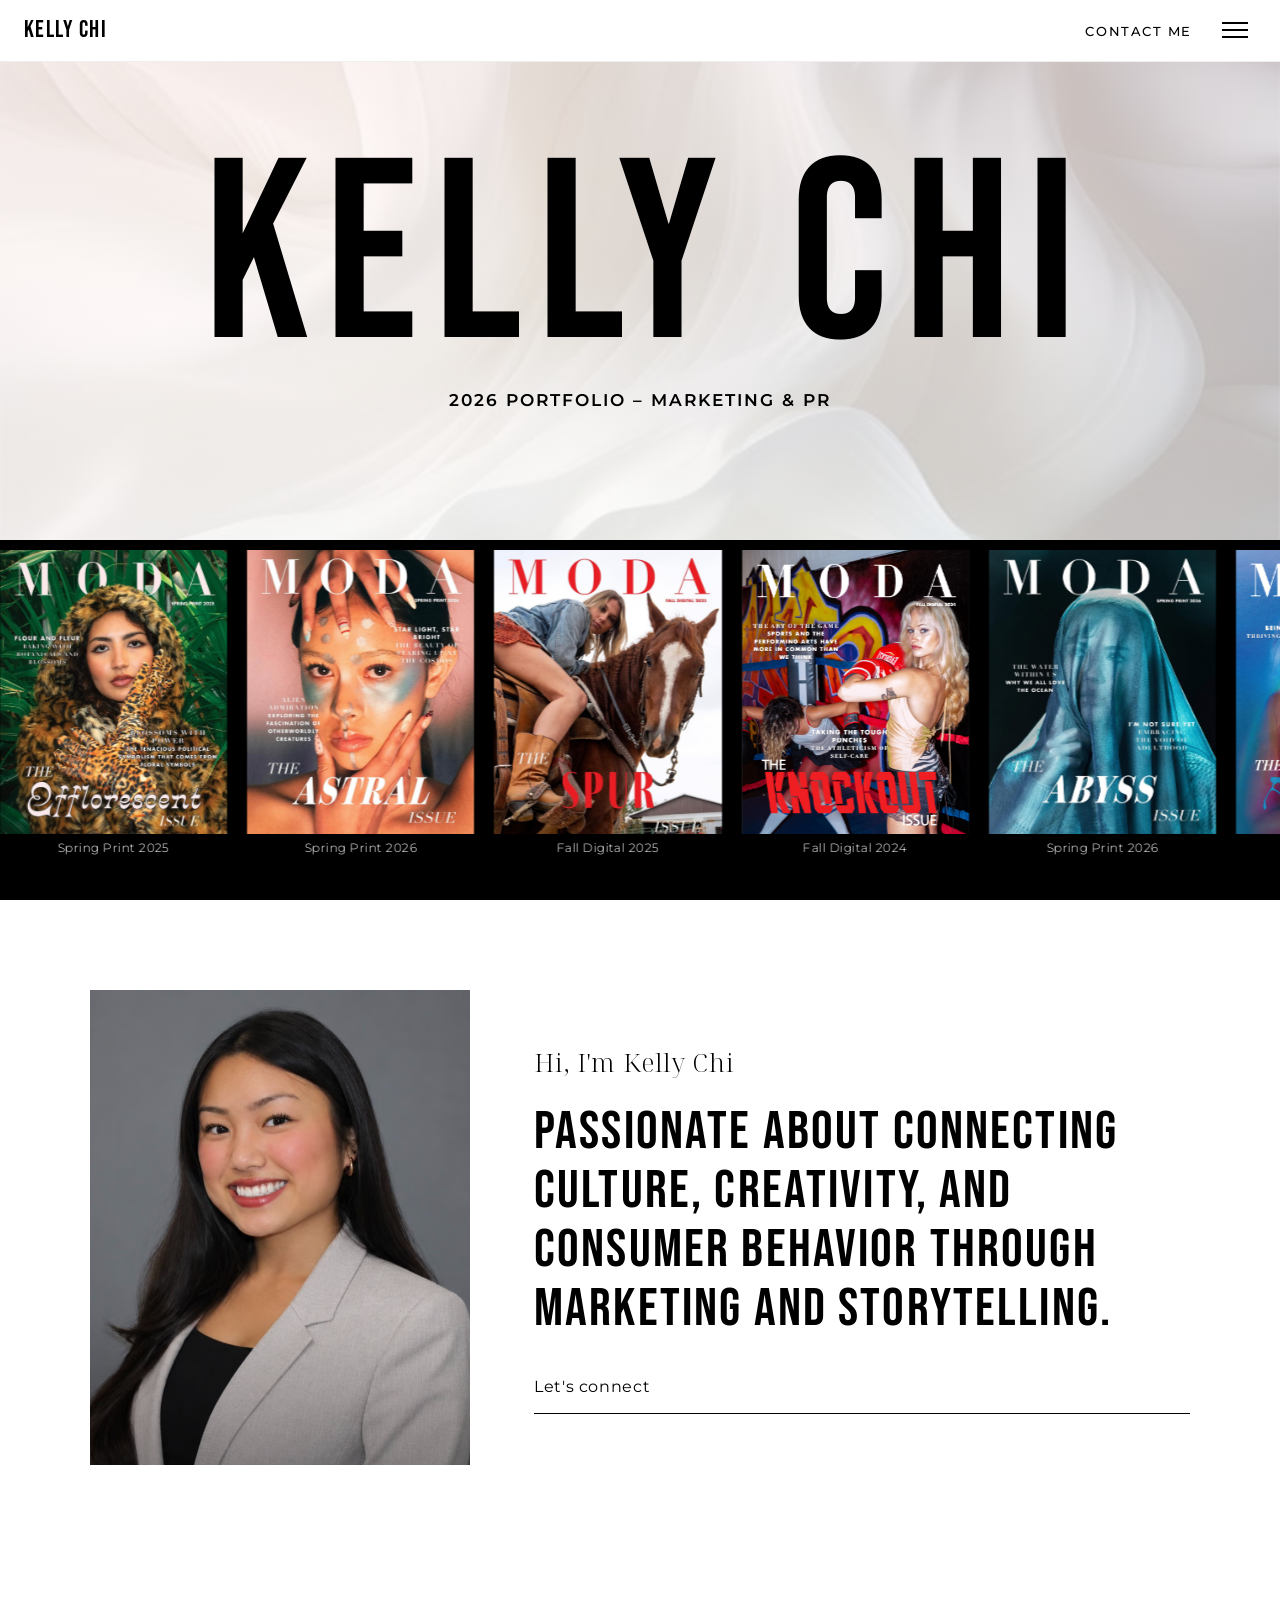
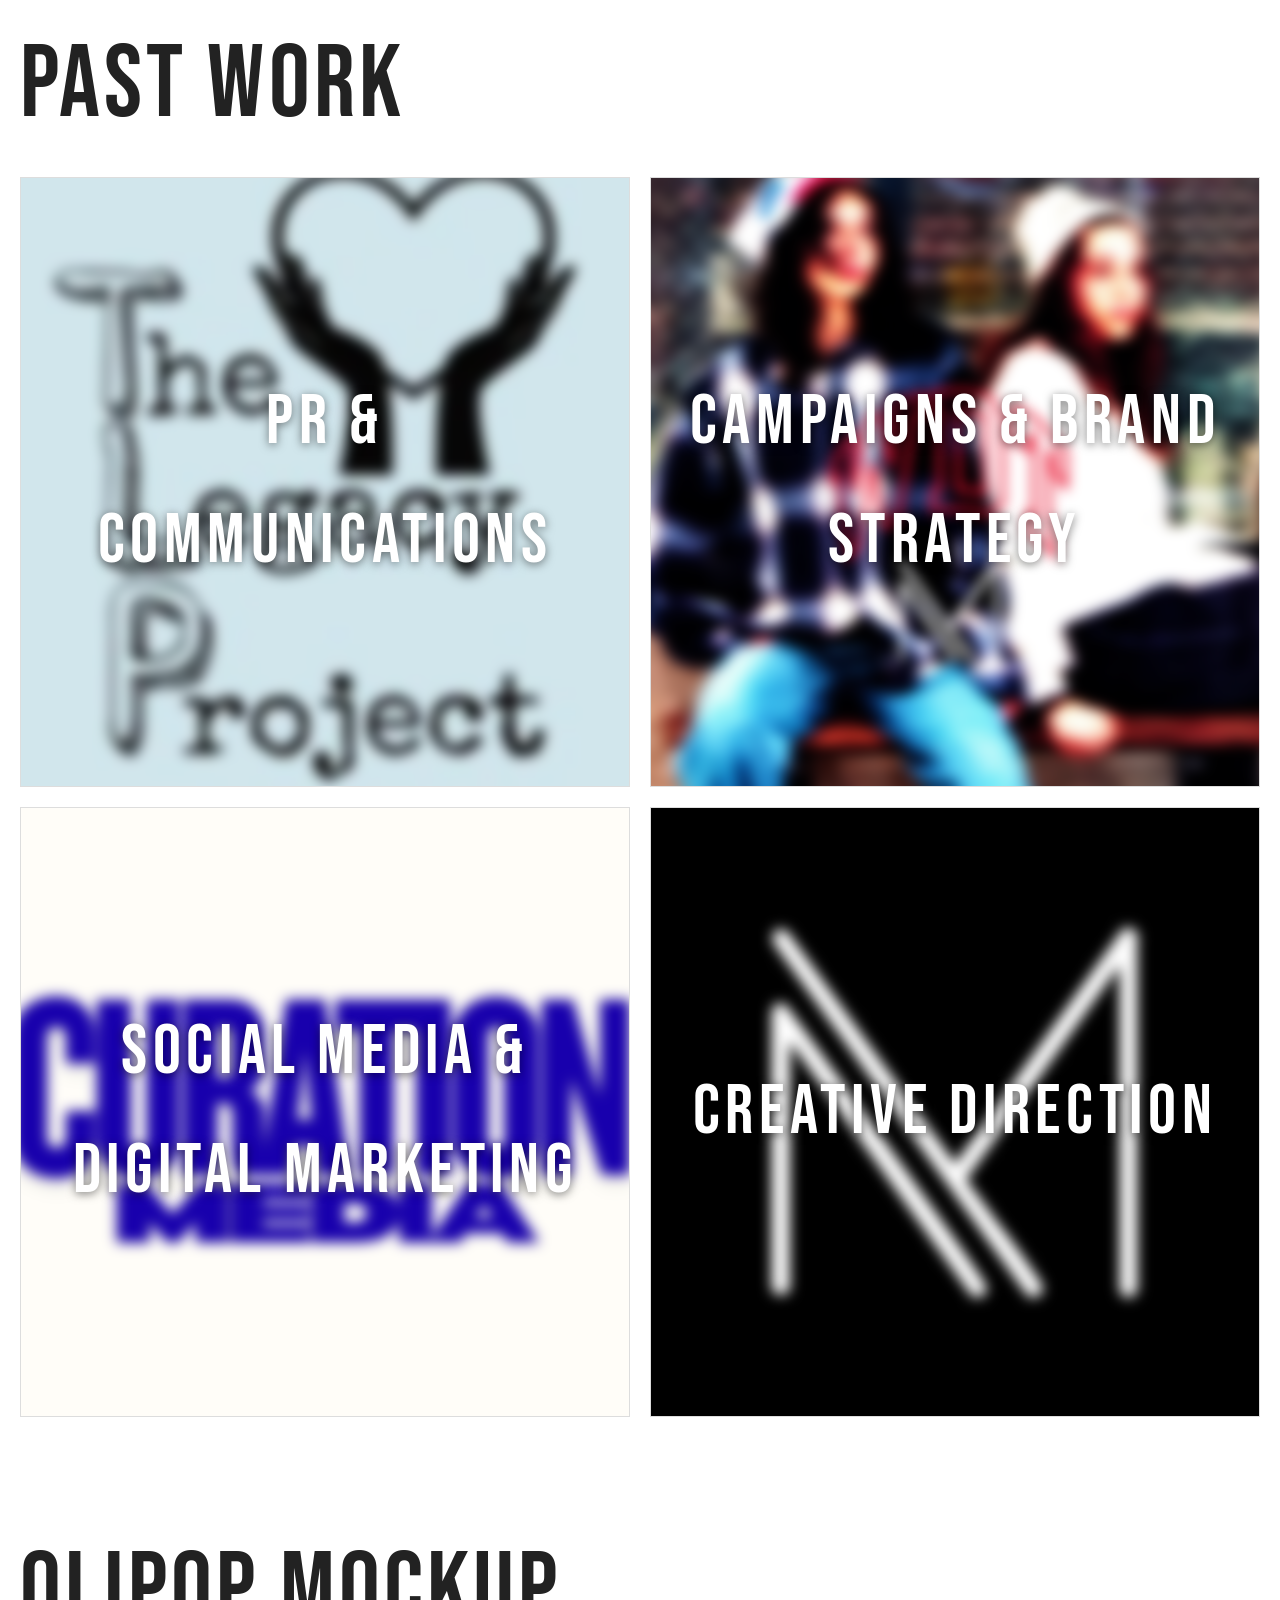
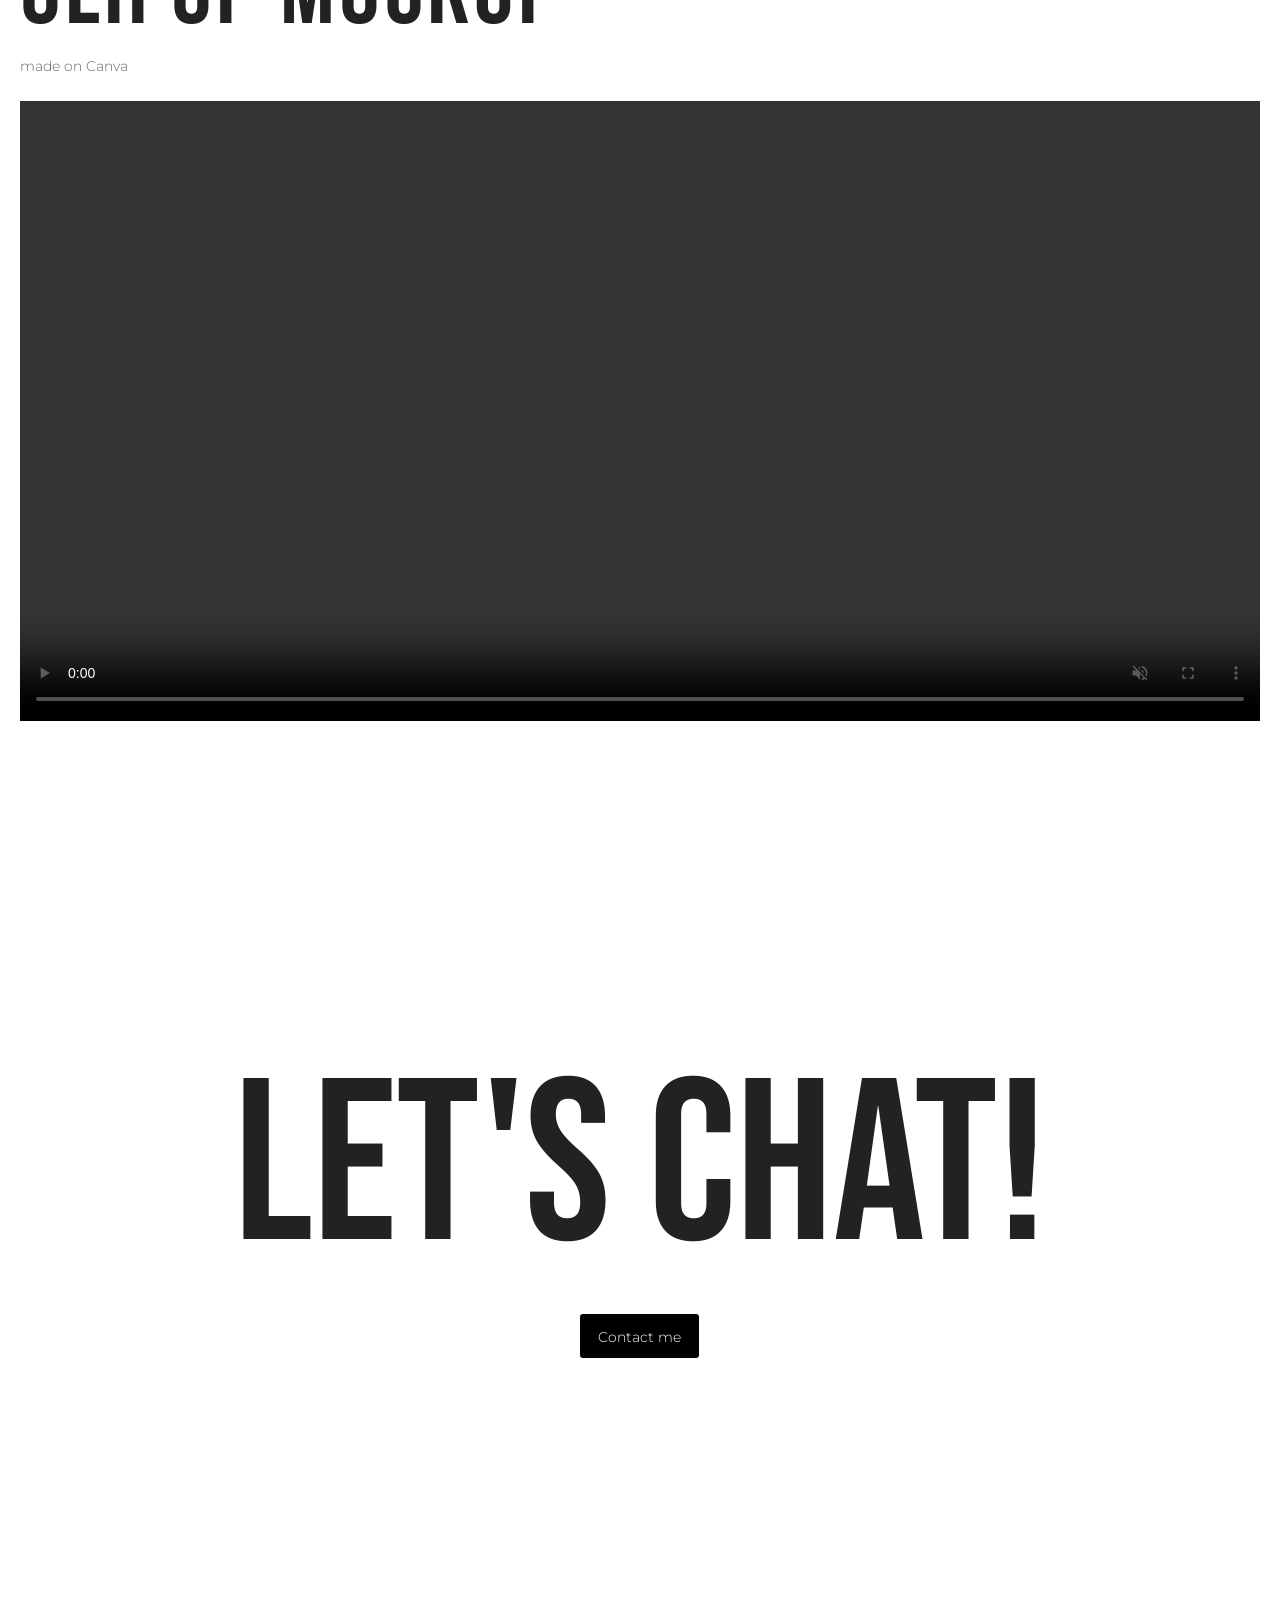
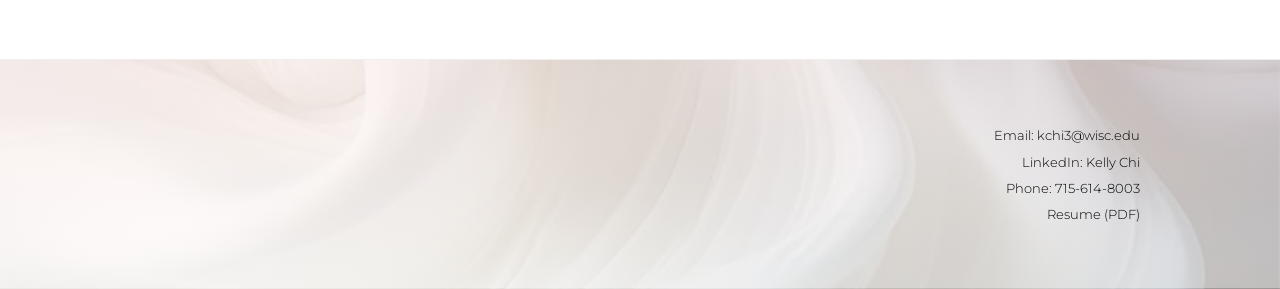
==== commit 33faf988: "fix lets connect" ====
--- a/index.html
+++ b/index.html
@@ -71,7 +71,7 @@
       <div class="intro-text">
         <p class="intro-hi">Hi, I'm Kelly Chi</p>
         <p class="about-text">Passionate about connecting culture, creativity, and consumer behavior through marketing and storytelling.</p>
-        <a class="connect-link" href="www.linkedin.com/in/kelly-chi-2a2051334" target="_blank" rel="noopener"><span class="roll"><span data-text="Let's connect">Let's connect</span></span></a>
+        <a class="connect-link" href="https://www.linkedin.com/in/kelly-chi-2a2051334/" target="_blank" rel="noopener"><span class="roll"><span data-text="Let's connect">Let's connect</span></span></a>
       </div>
     </section>
 
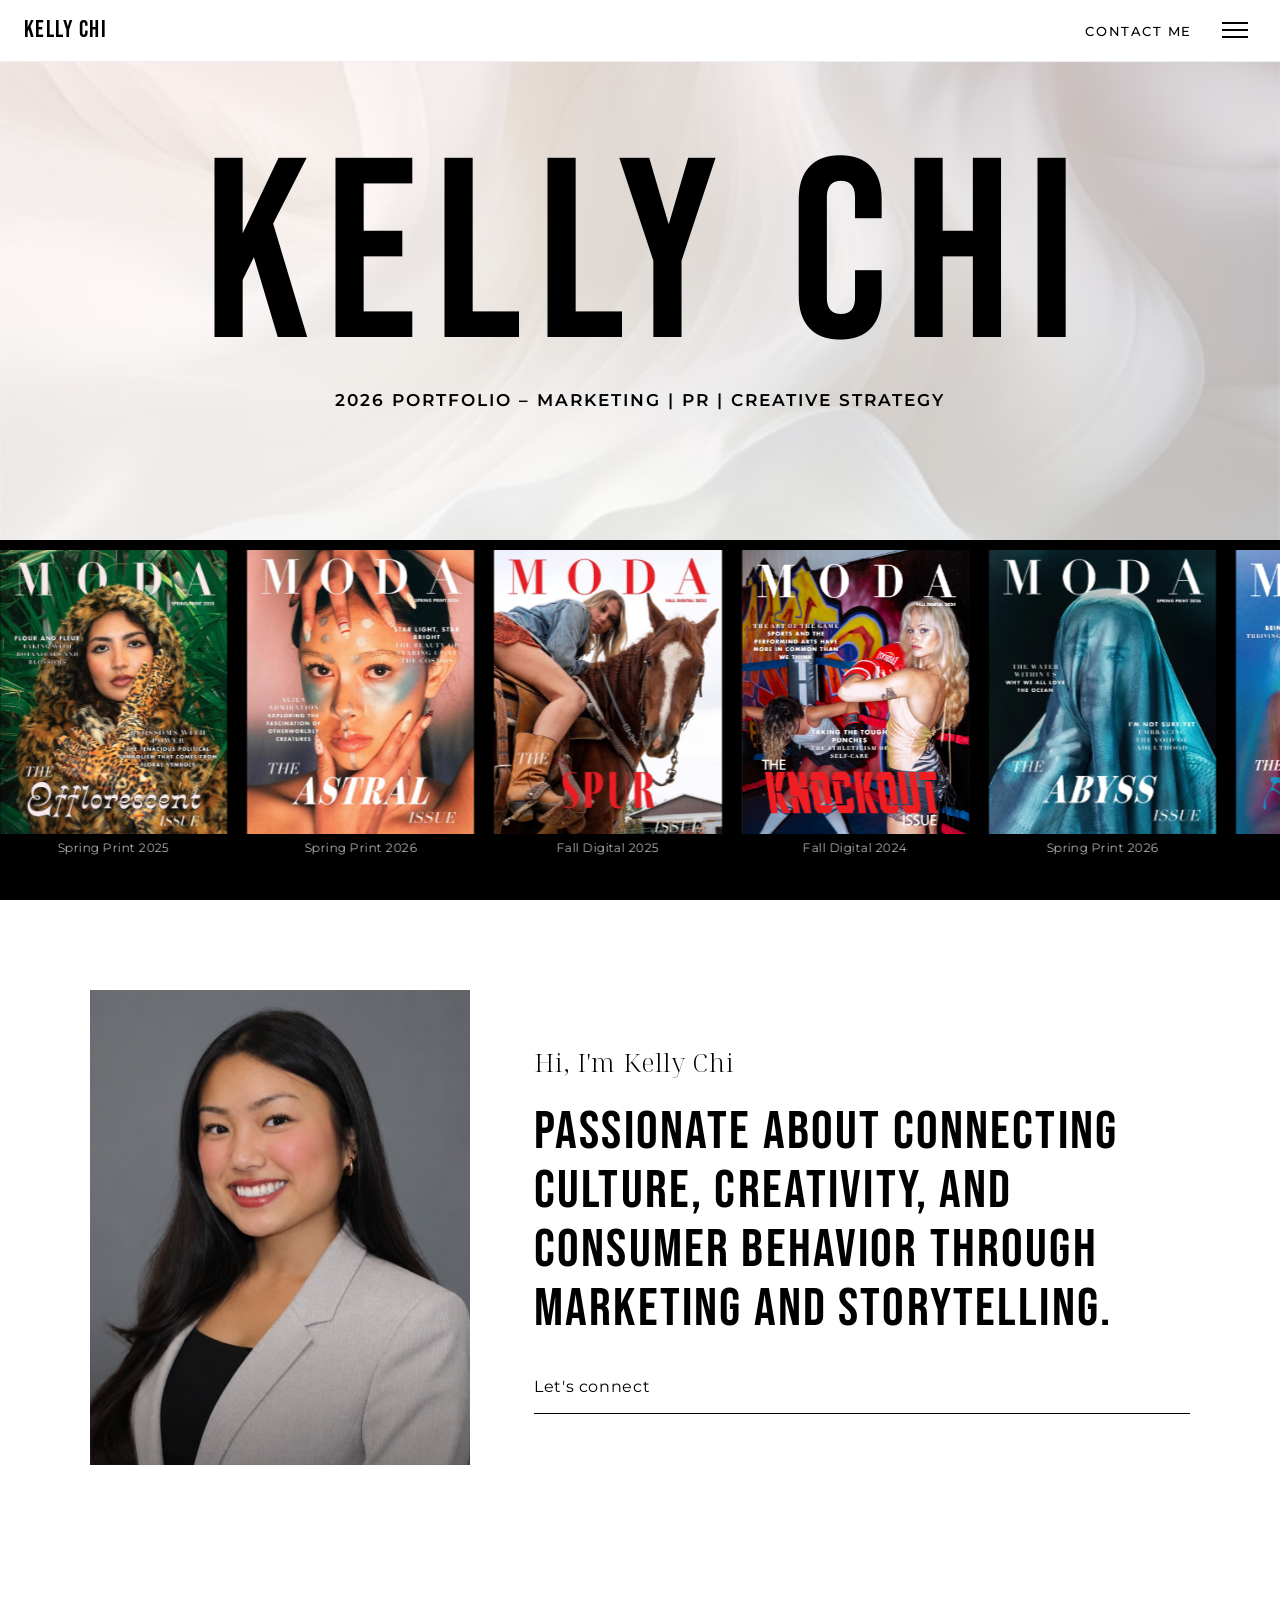
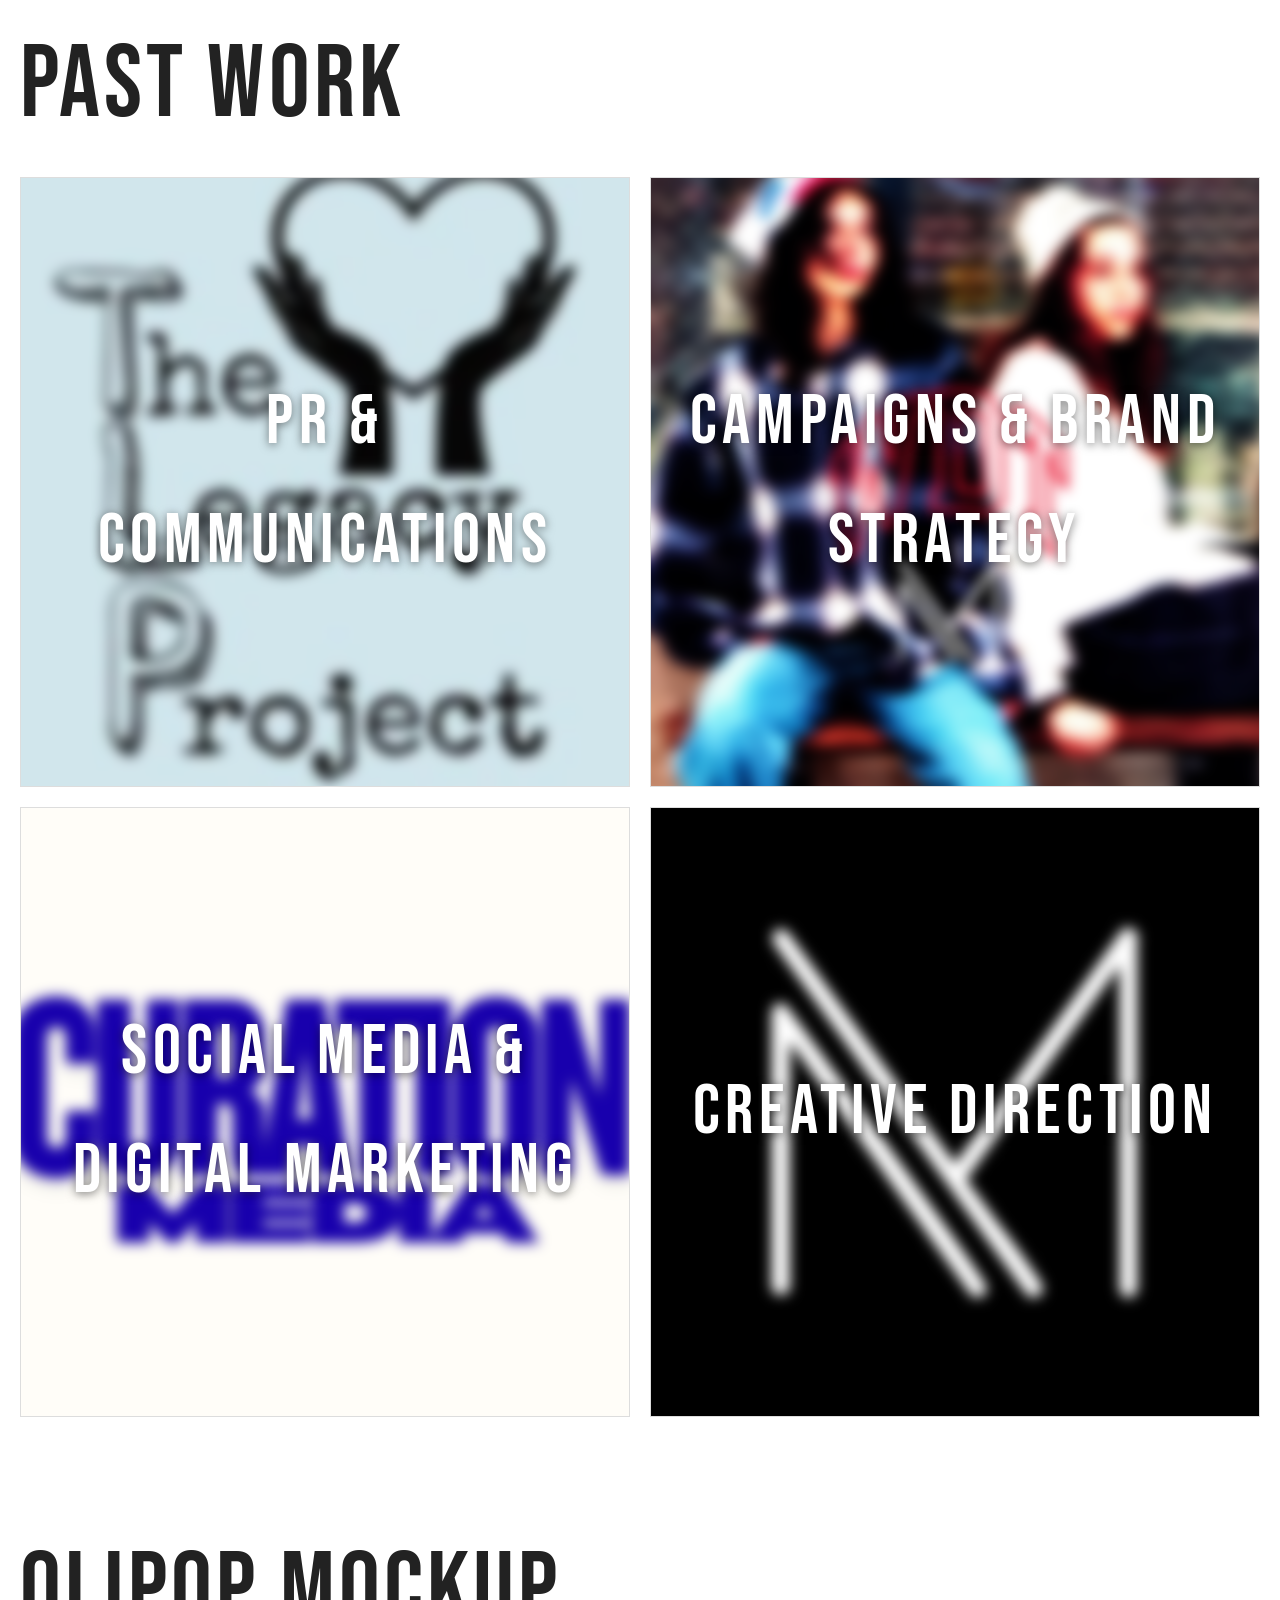
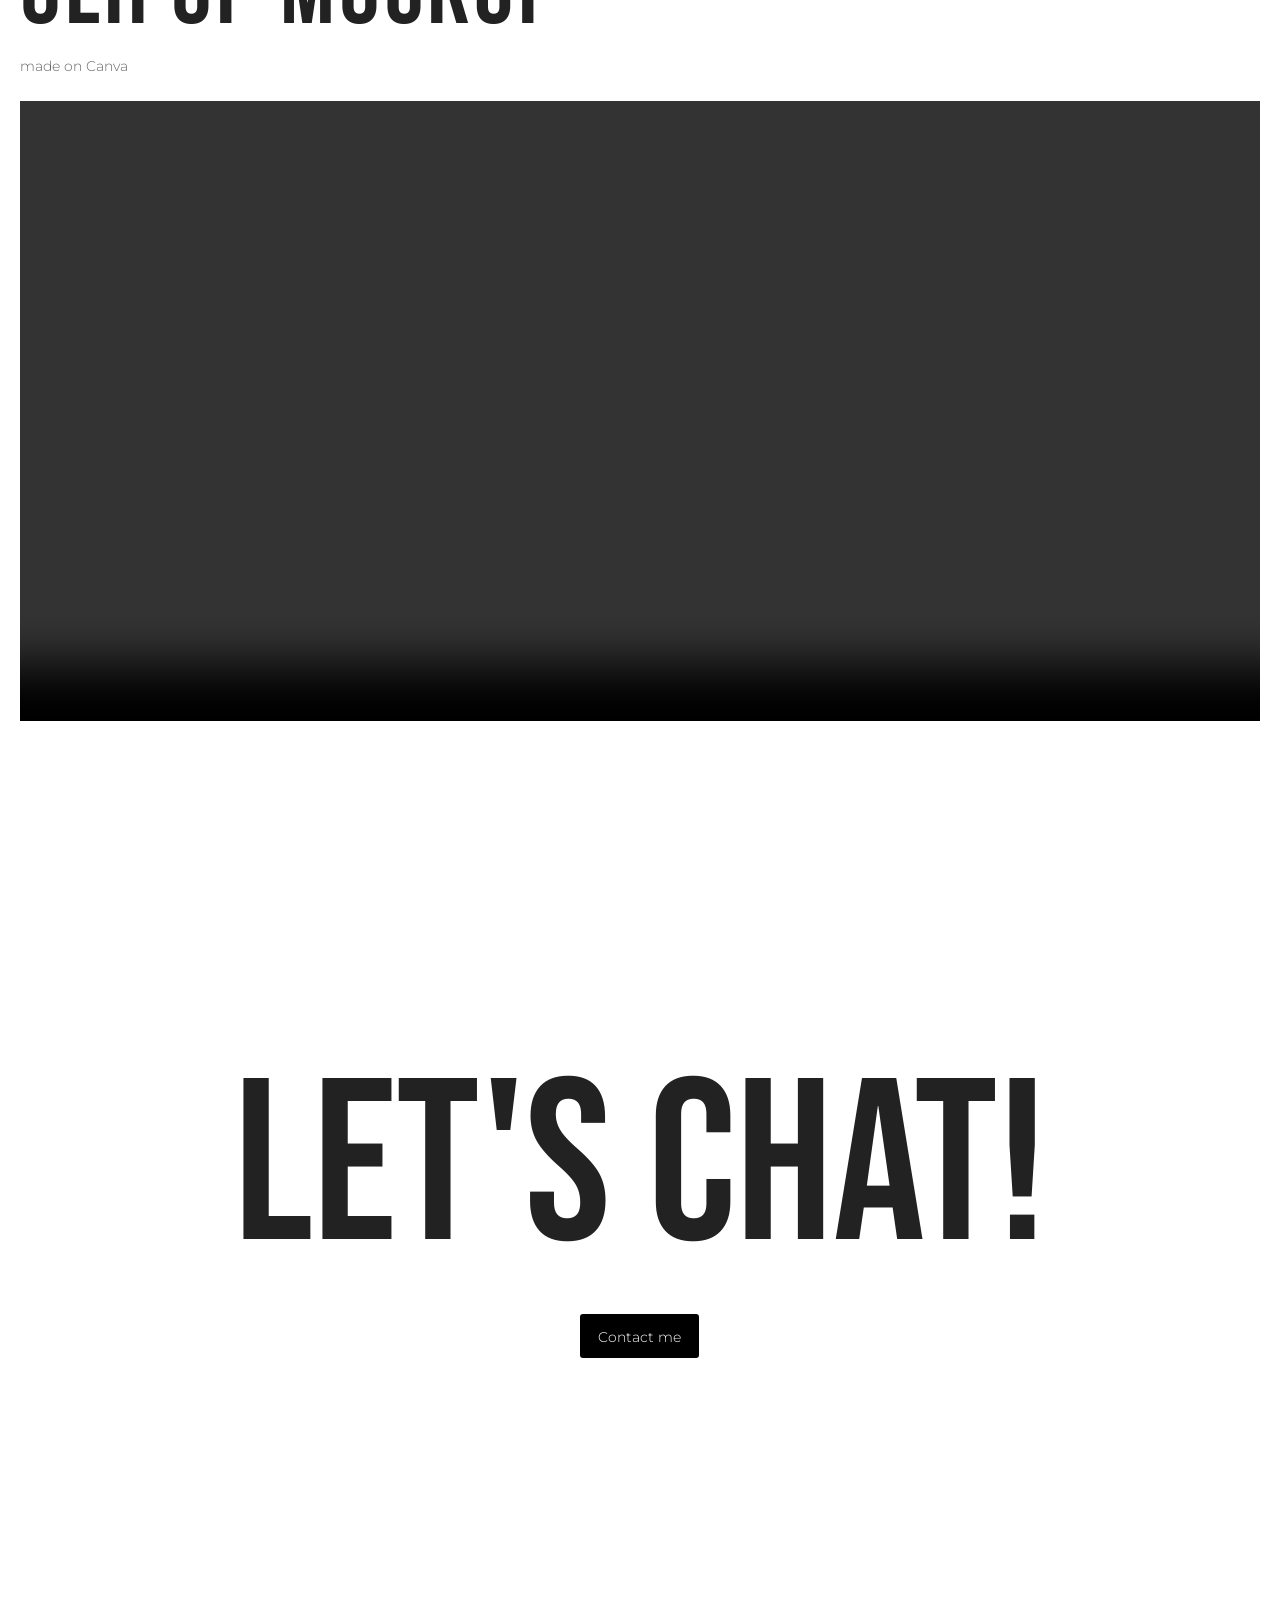
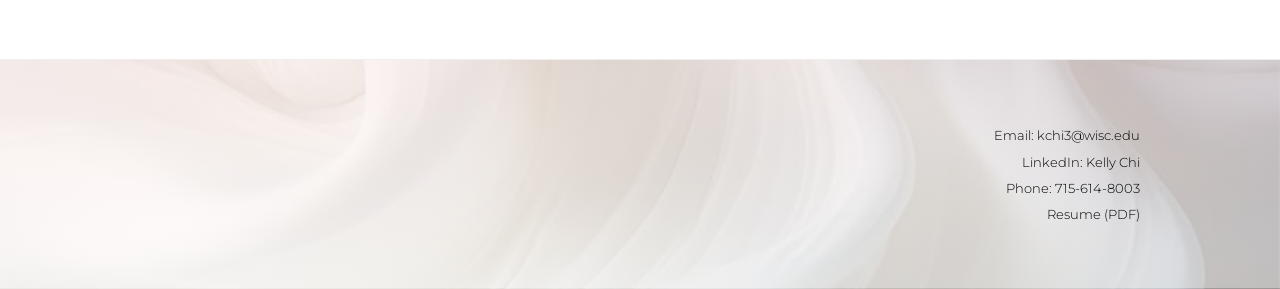
==== commit a5226d88: "update title" ====
--- a/index.html
+++ b/index.html
@@ -14,7 +14,7 @@
 
   <header class="site-header">
     <div class="header-inner container">
-      <h2 class="brand"><a href="kellychi.html">Kelly Chi</a></h2>
+      <h2 class="brand"><a href="index.html">Kelly Chi</a></h2>
       <div class="header-right">
         <a class="header-contact" href="mailto:kchi3@wisc.edu"><span class="roll"><span data-text="Contact me">Contact me</span></span></a>
         <button class="menu-btn" aria-label="Open menu" aria-expanded="false" aria-controls="site-menu">
@@ -36,7 +36,7 @@
     <section class="hero" id="about">
       <div class="container hero-content">
         <h1>Kelly Chi</h1>
-        <p class="hero-subhead">2026 Portfolio &ndash; Marketing &amp; PR</p>
+        <p class="hero-subhead">2026 Portfolio &ndash; Marketing | PR | Creative Strategy</p>
       </div>
     </section>
 
@@ -70,8 +70,8 @@
       <img class="headshot" src="images/professionalheadshot.png" alt="Kelly Chi headshot">
       <div class="intro-text">
         <p class="intro-hi">Hi, I'm Kelly Chi</p>
-        <p class="about-text">Passionate about connecting culture, creativity, and consumer behavior through marketing and storytelling.</p>
-        <a class="connect-link" href="https://www.linkedin.com/in/kelly-chi-2a2051334/" target="_blank" rel="noopener"><span class="roll"><span data-text="Let's connect">Let's connect</span></span></a>
+        <p class="about-text">Passionate about connecting culture, creativity, and consumer behavior through marketing and storytelling.</p> 
+        <a class="connect-link" href="https://www.linkedin.com/in/kelly-chi-2a2051334/" target="_blank" rel="noopener noreferrer"><span class="roll"><span data-text="Let's connect">Let's connect</span></span></a>
       </div>
     </section>
 
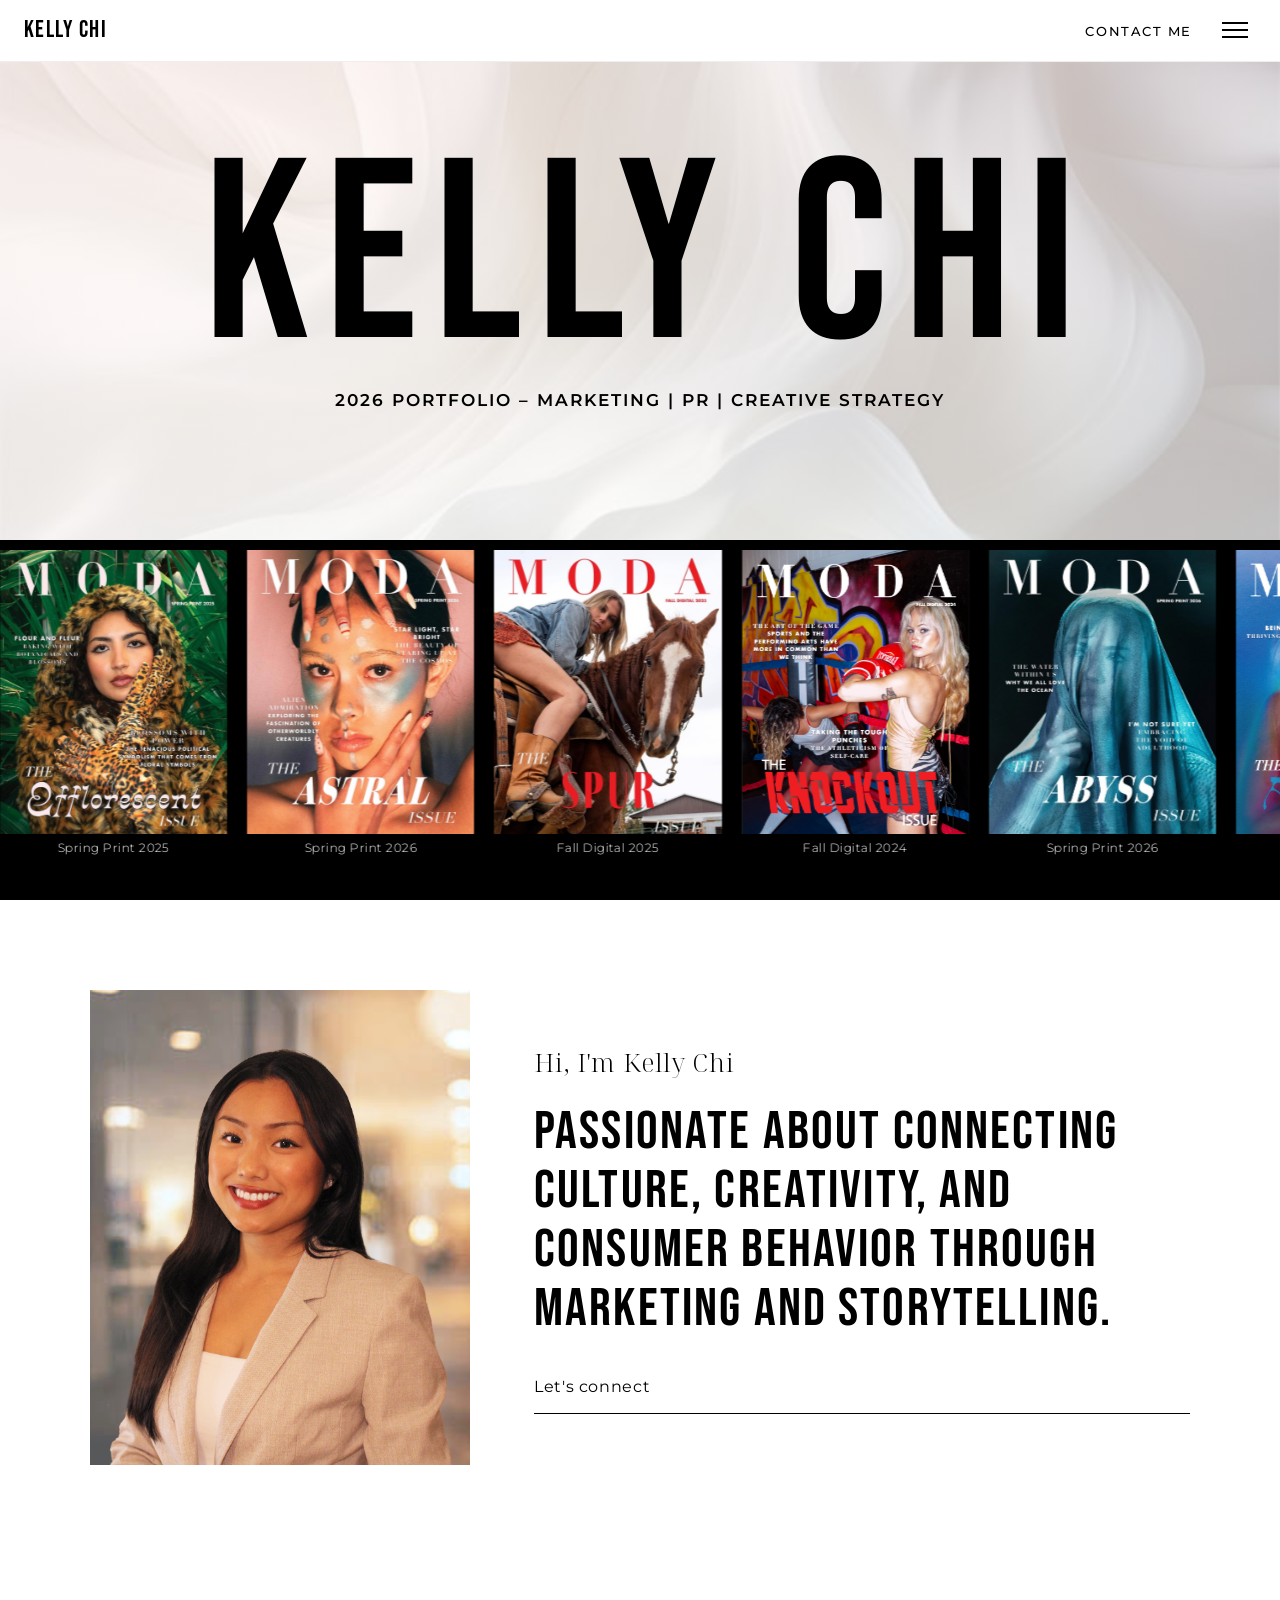
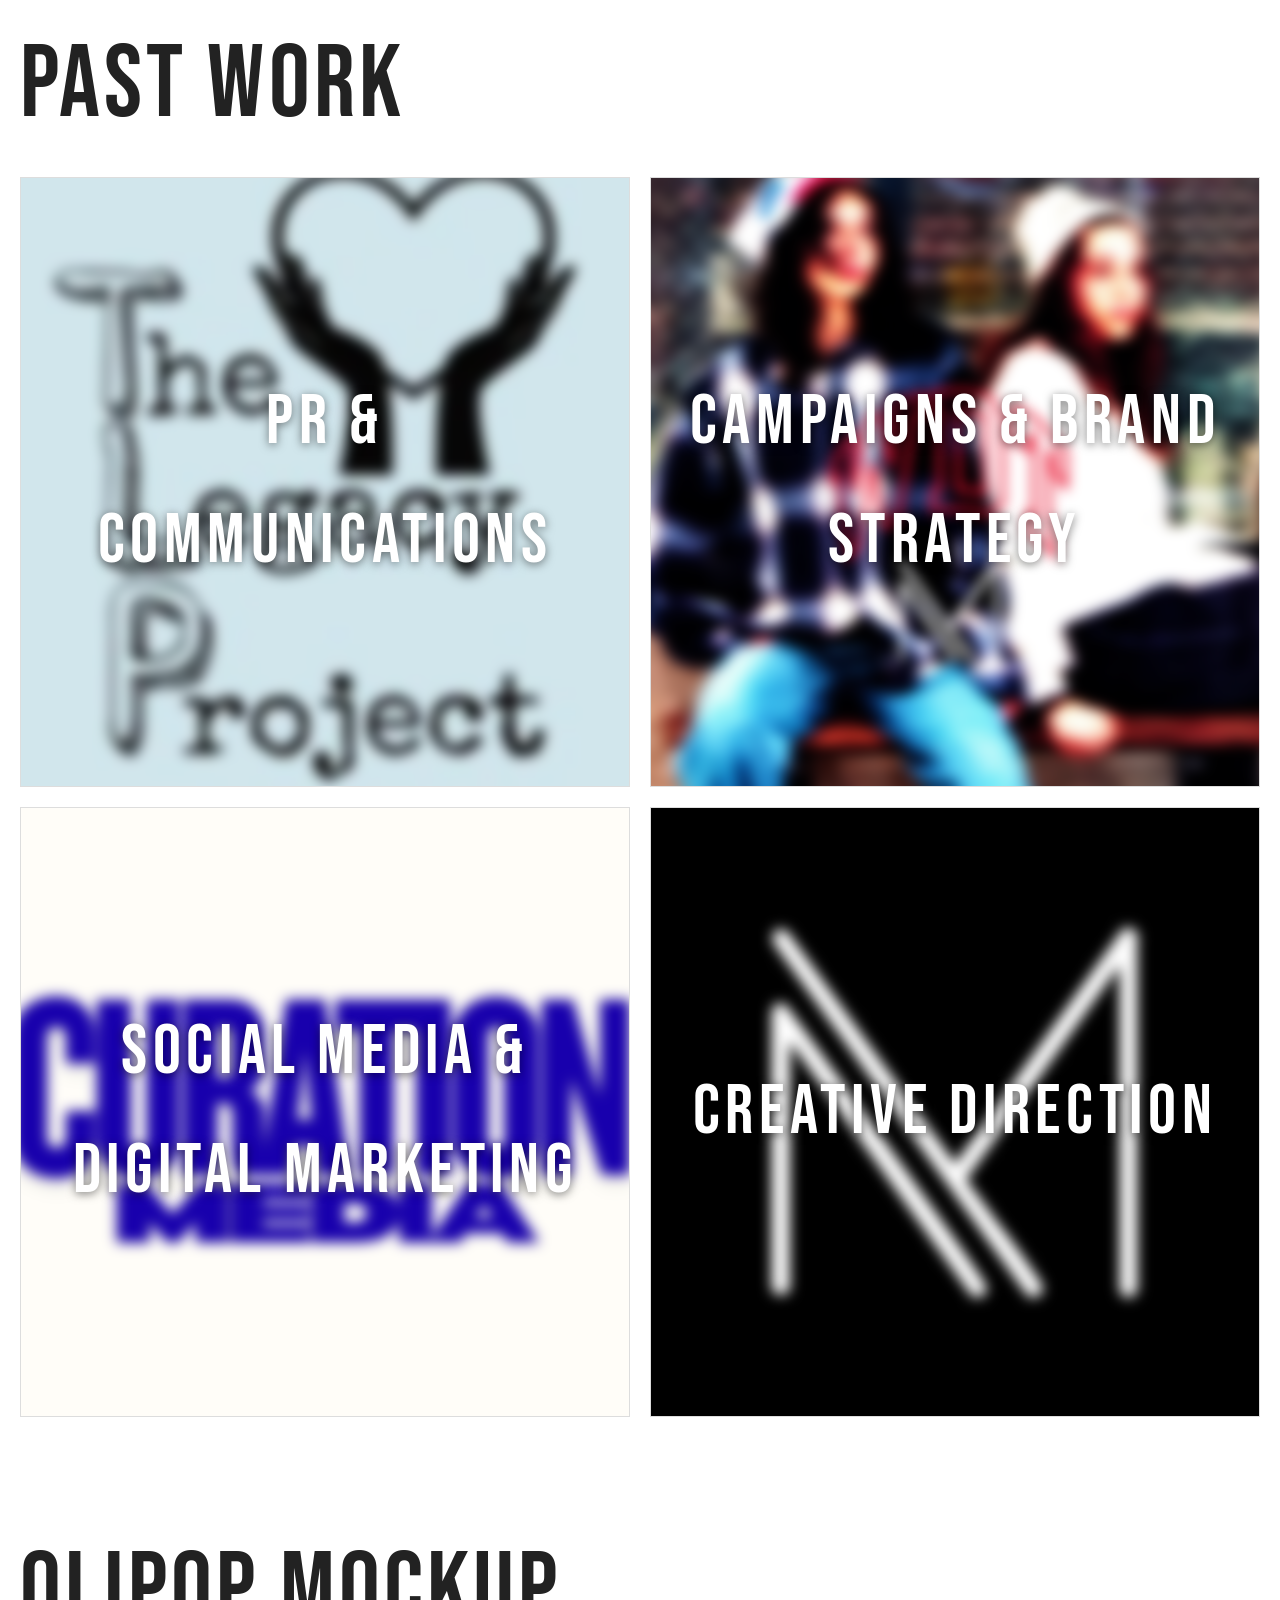
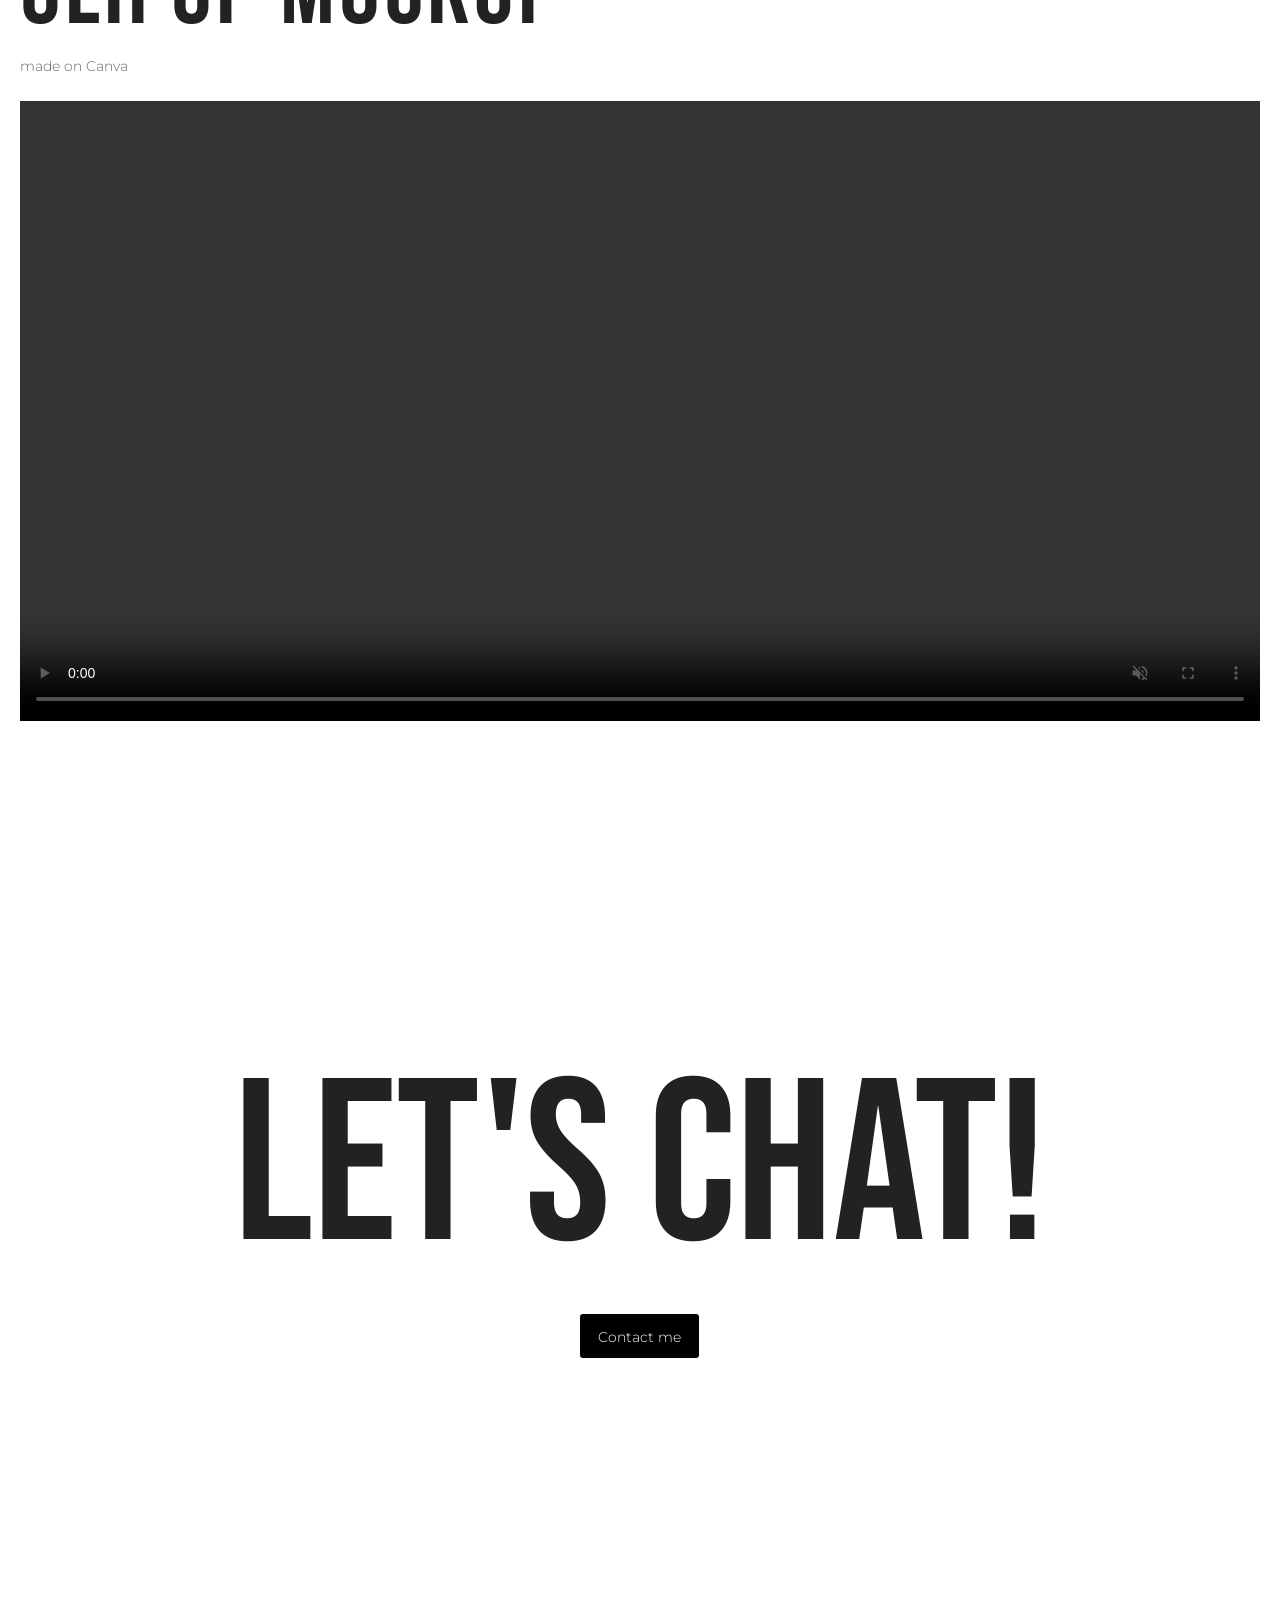
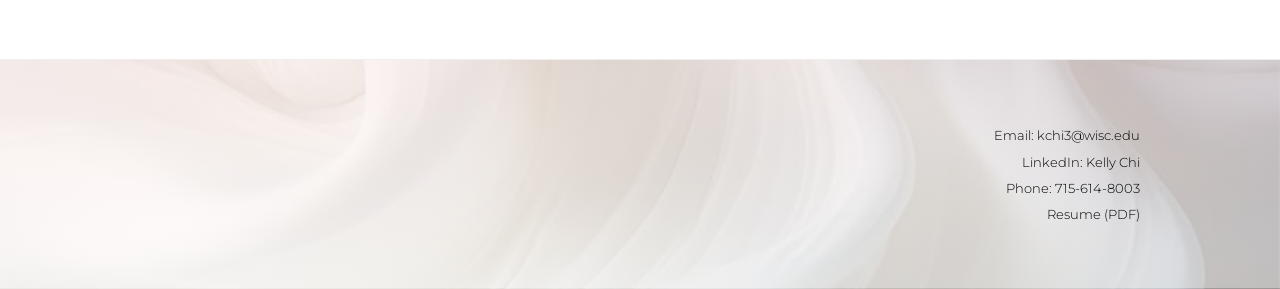
==== commit bb5cf83a: "Save website updates" ====
--- a/index.html
+++ b/index.html
@@ -67,7 +67,7 @@
 
     <!-- Intro: portrait photo on the left, text on the right -->
     <section class="intro">
-      <img class="headshot" src="images/professionalheadshot.png" alt="Kelly Chi headshot">
+      <img class="headshot" src="images/h2.png" alt="Kelly Chi headshot">
       <div class="intro-text">
         <p class="intro-hi">Hi, I'm Kelly Chi</p>
         <p class="about-text">Passionate about connecting culture, creativity, and consumer behavior through marketing and storytelling.</p> 
